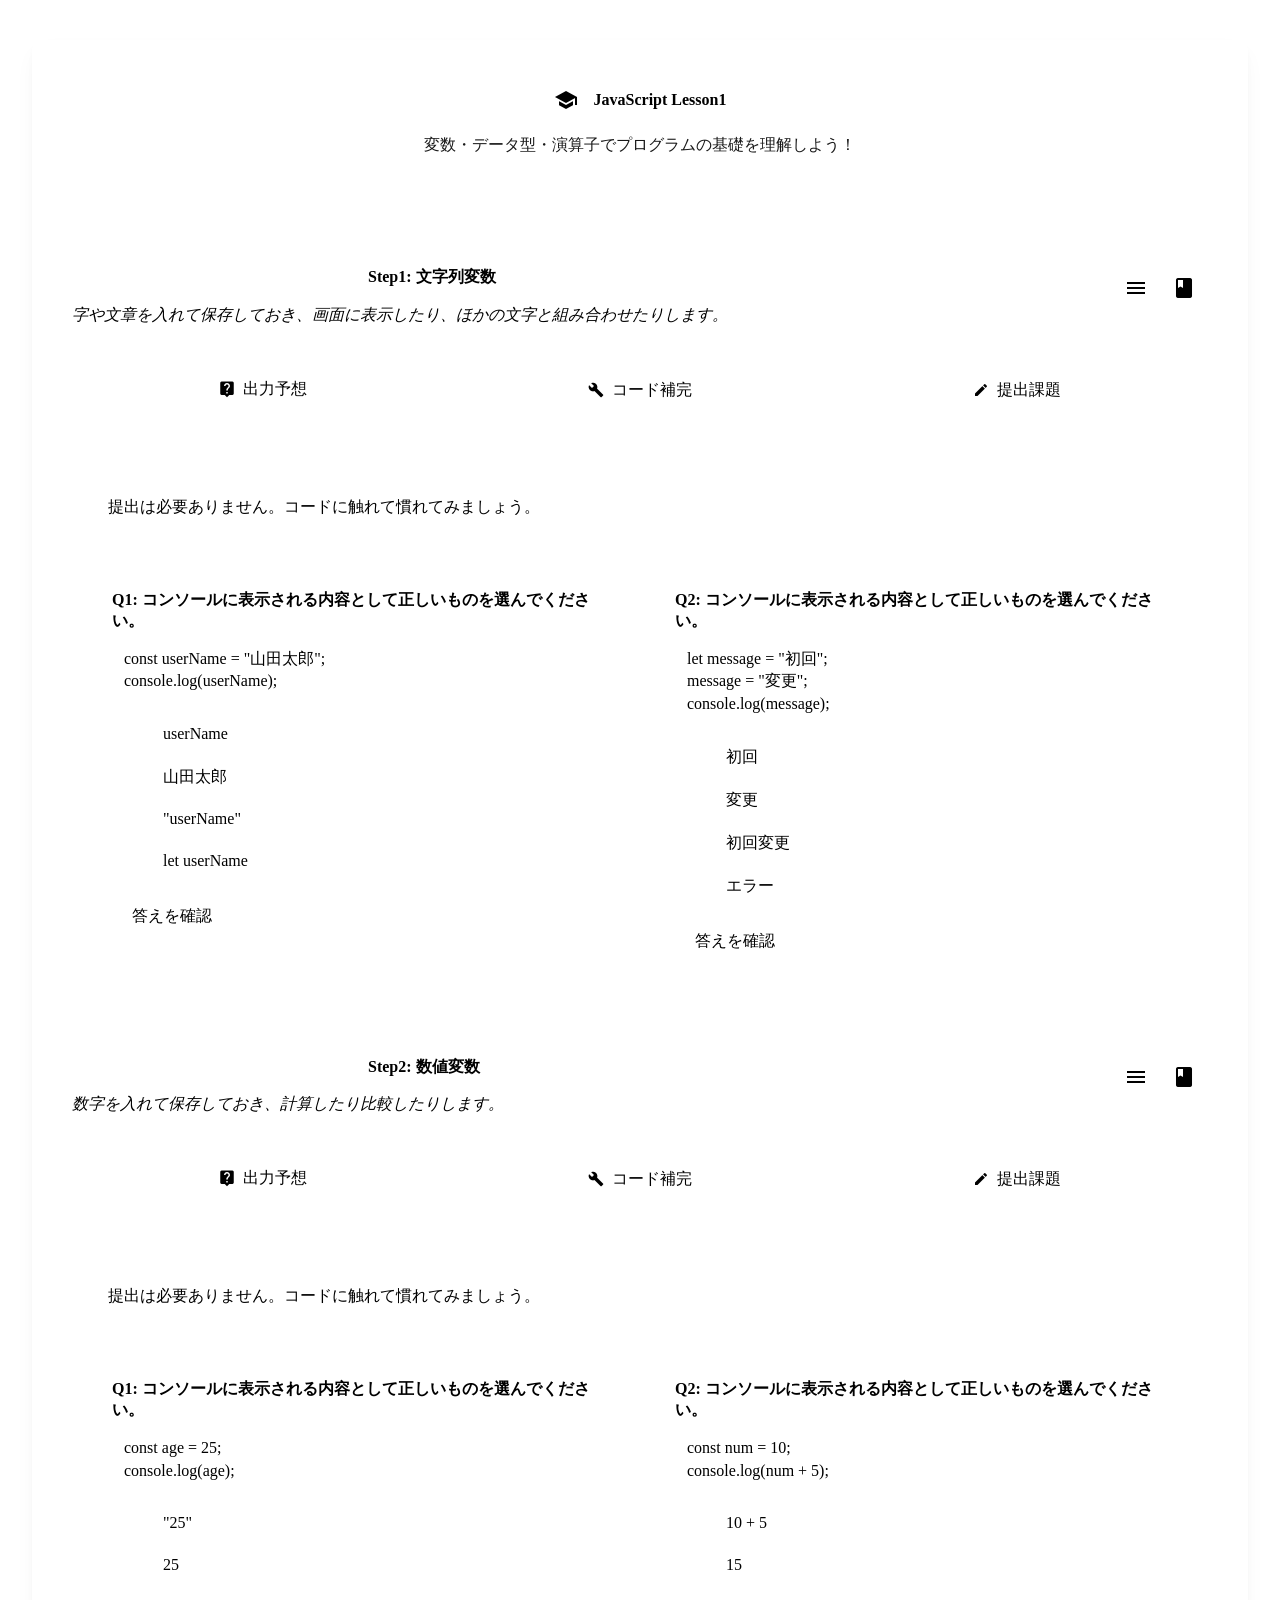
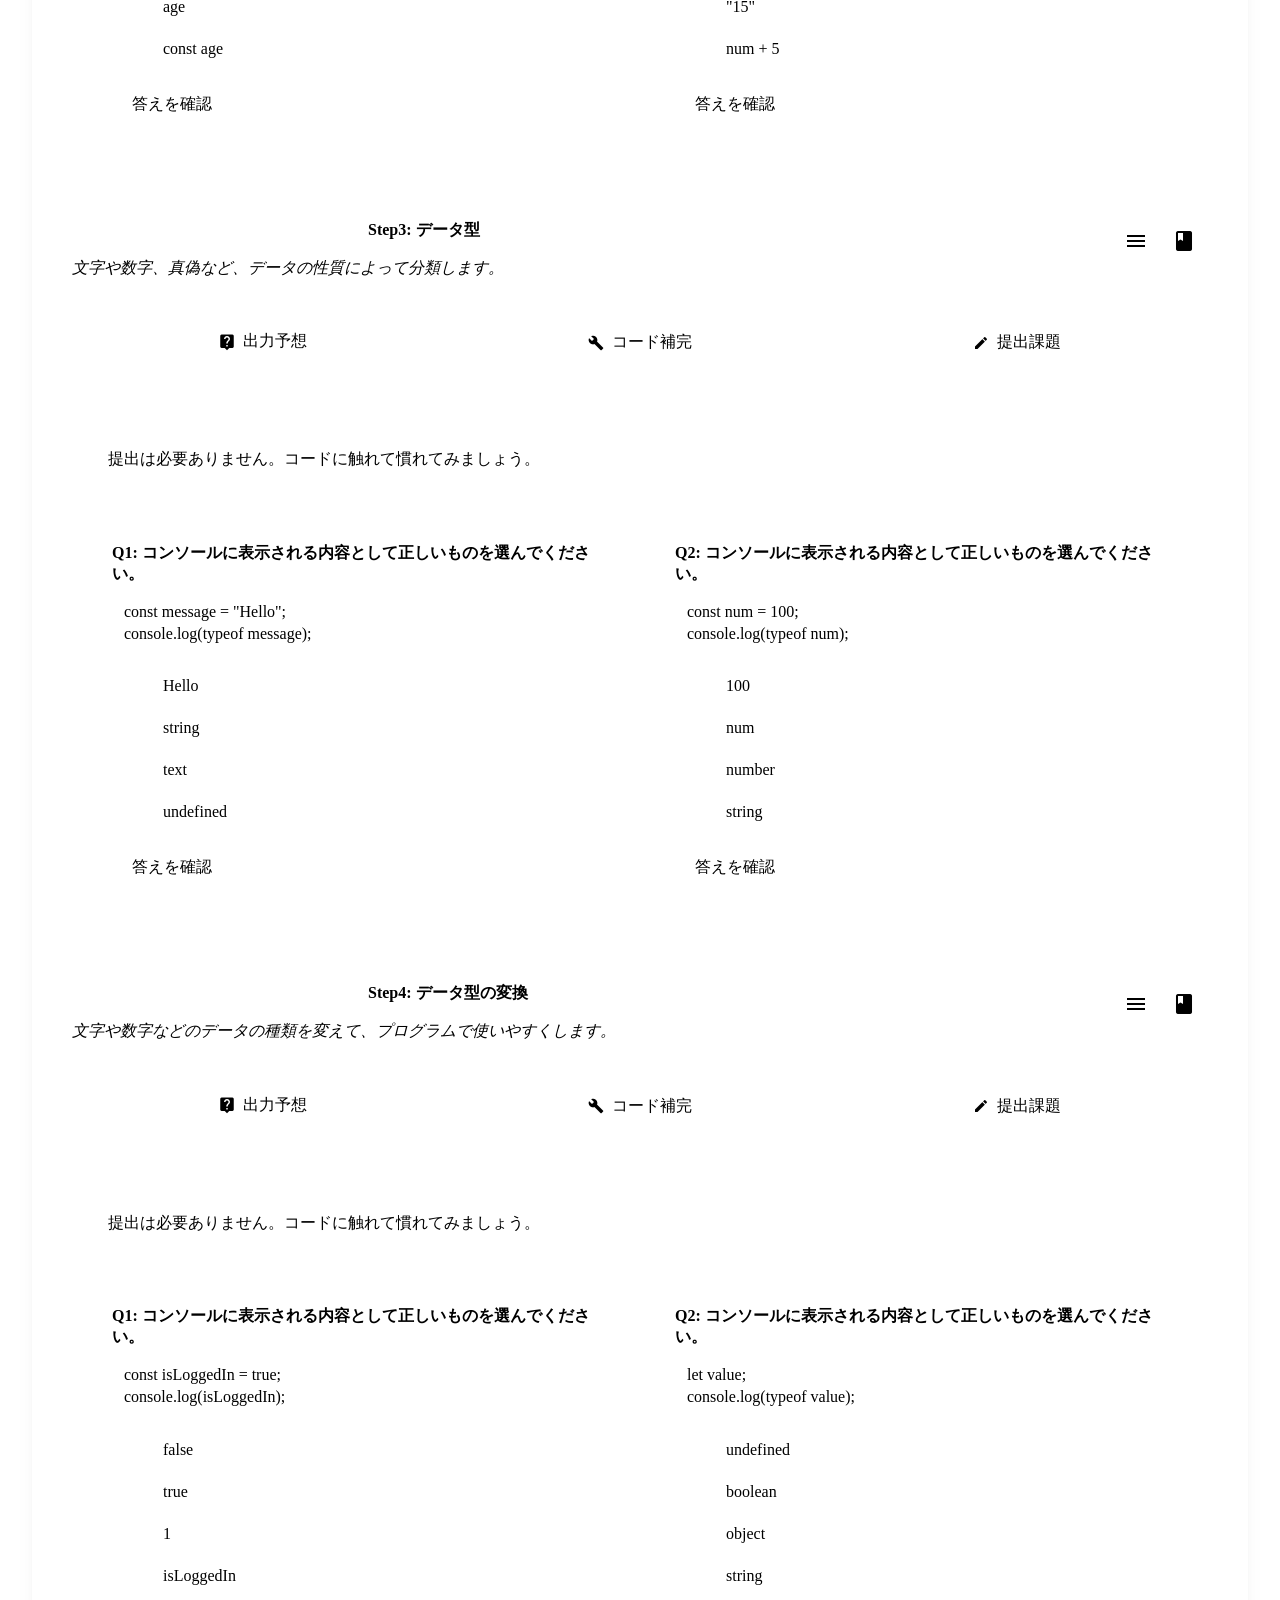
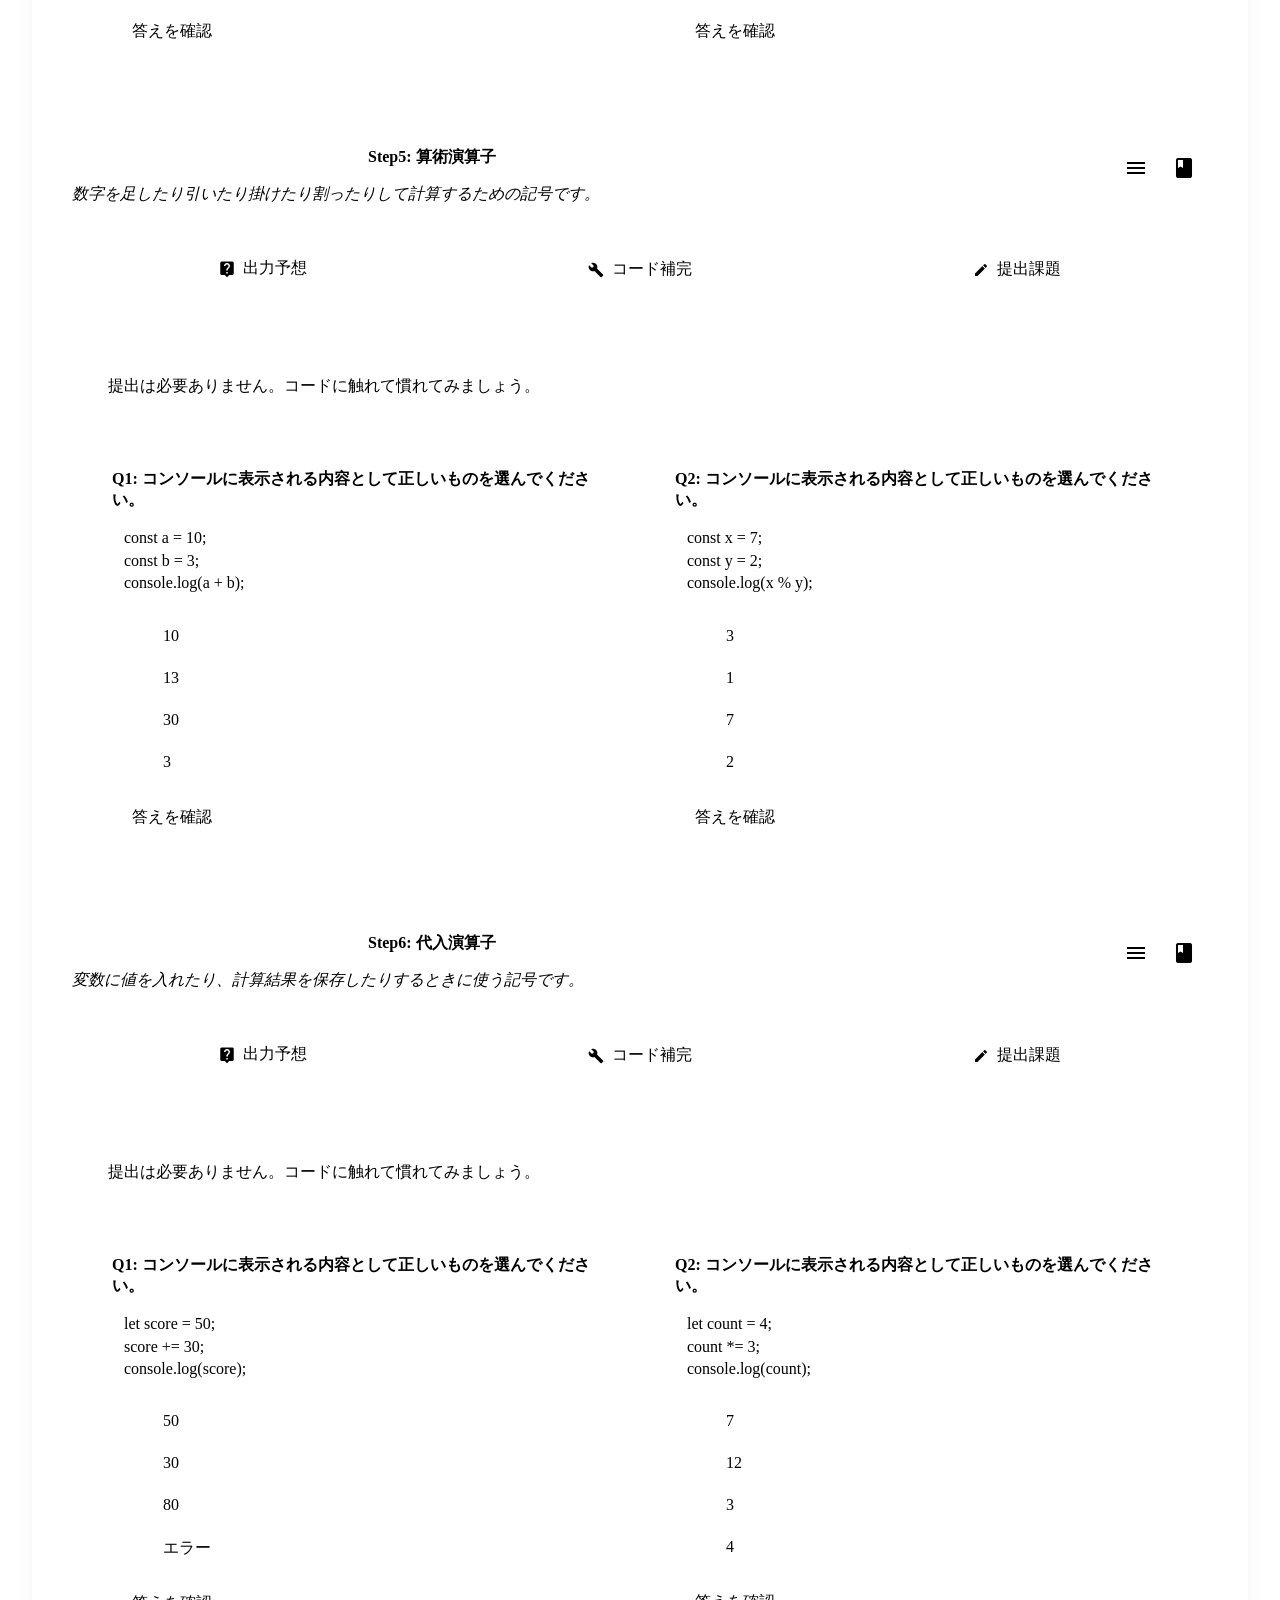
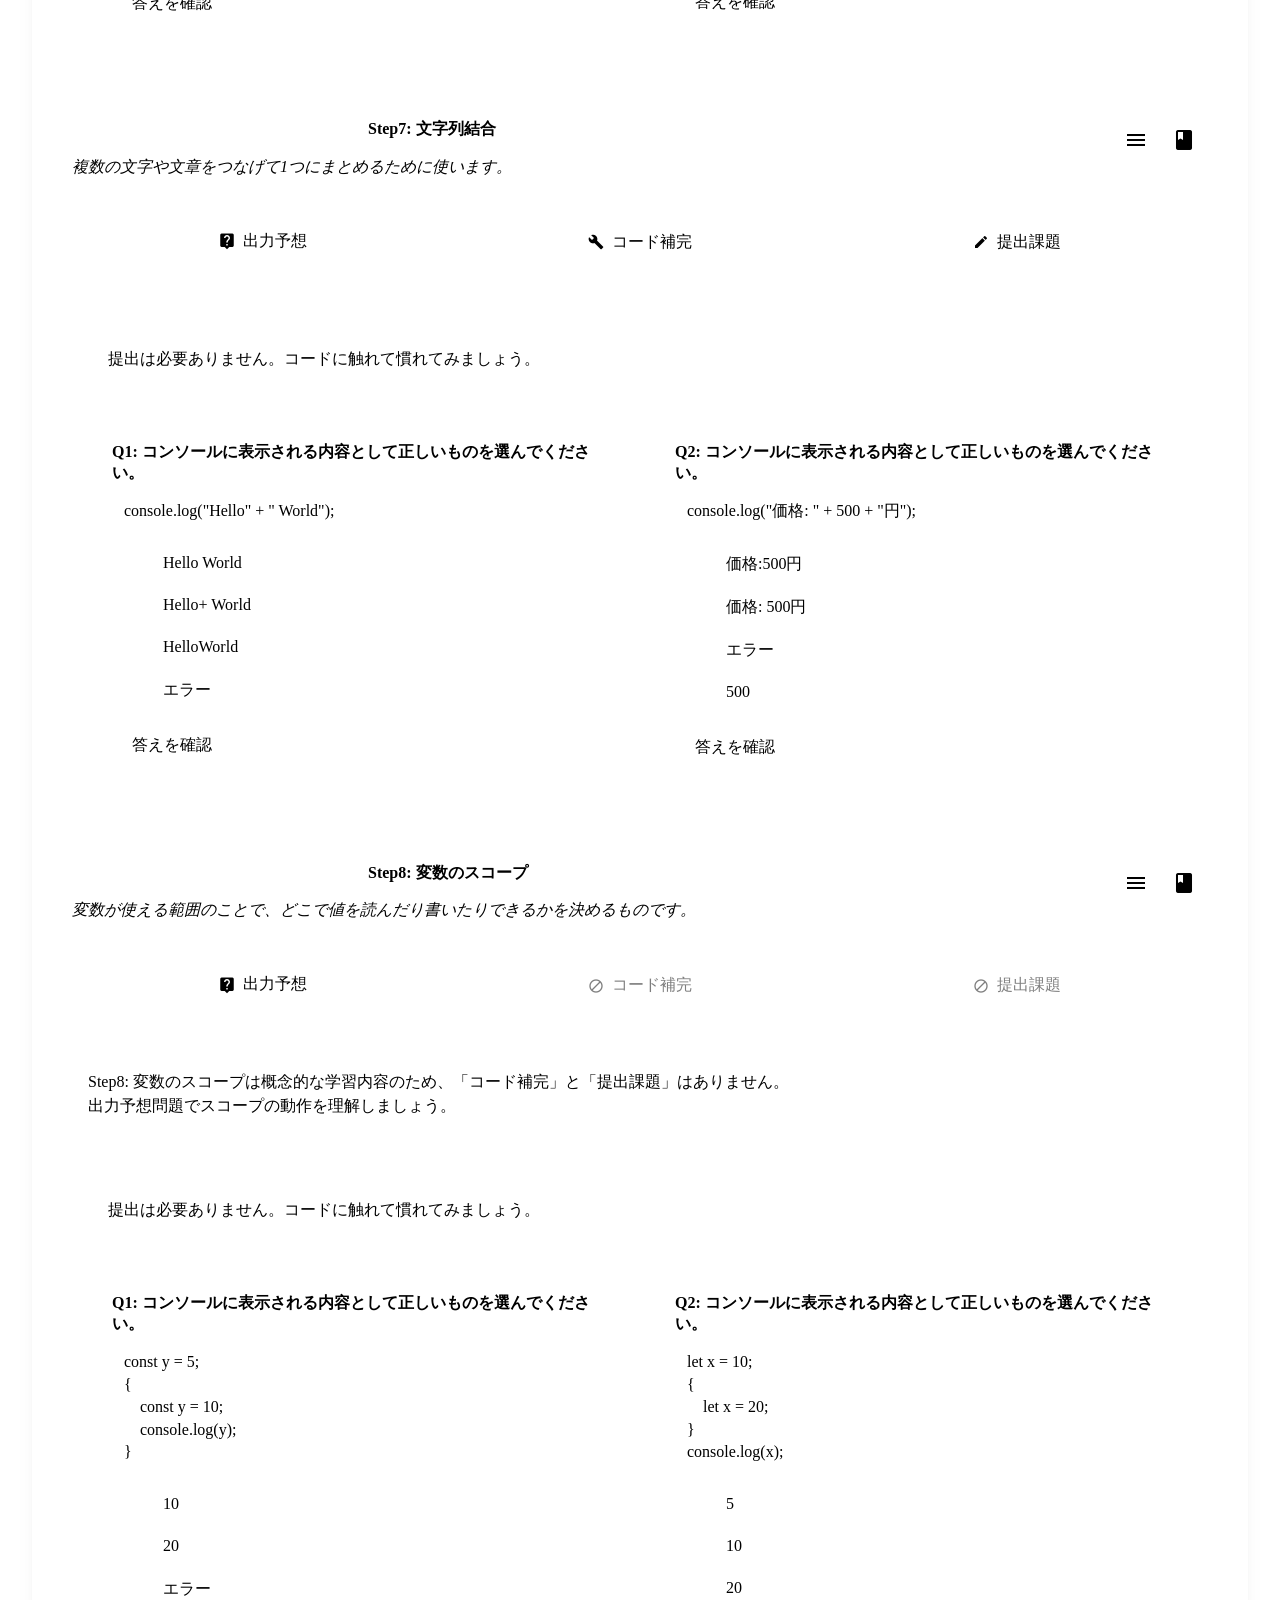
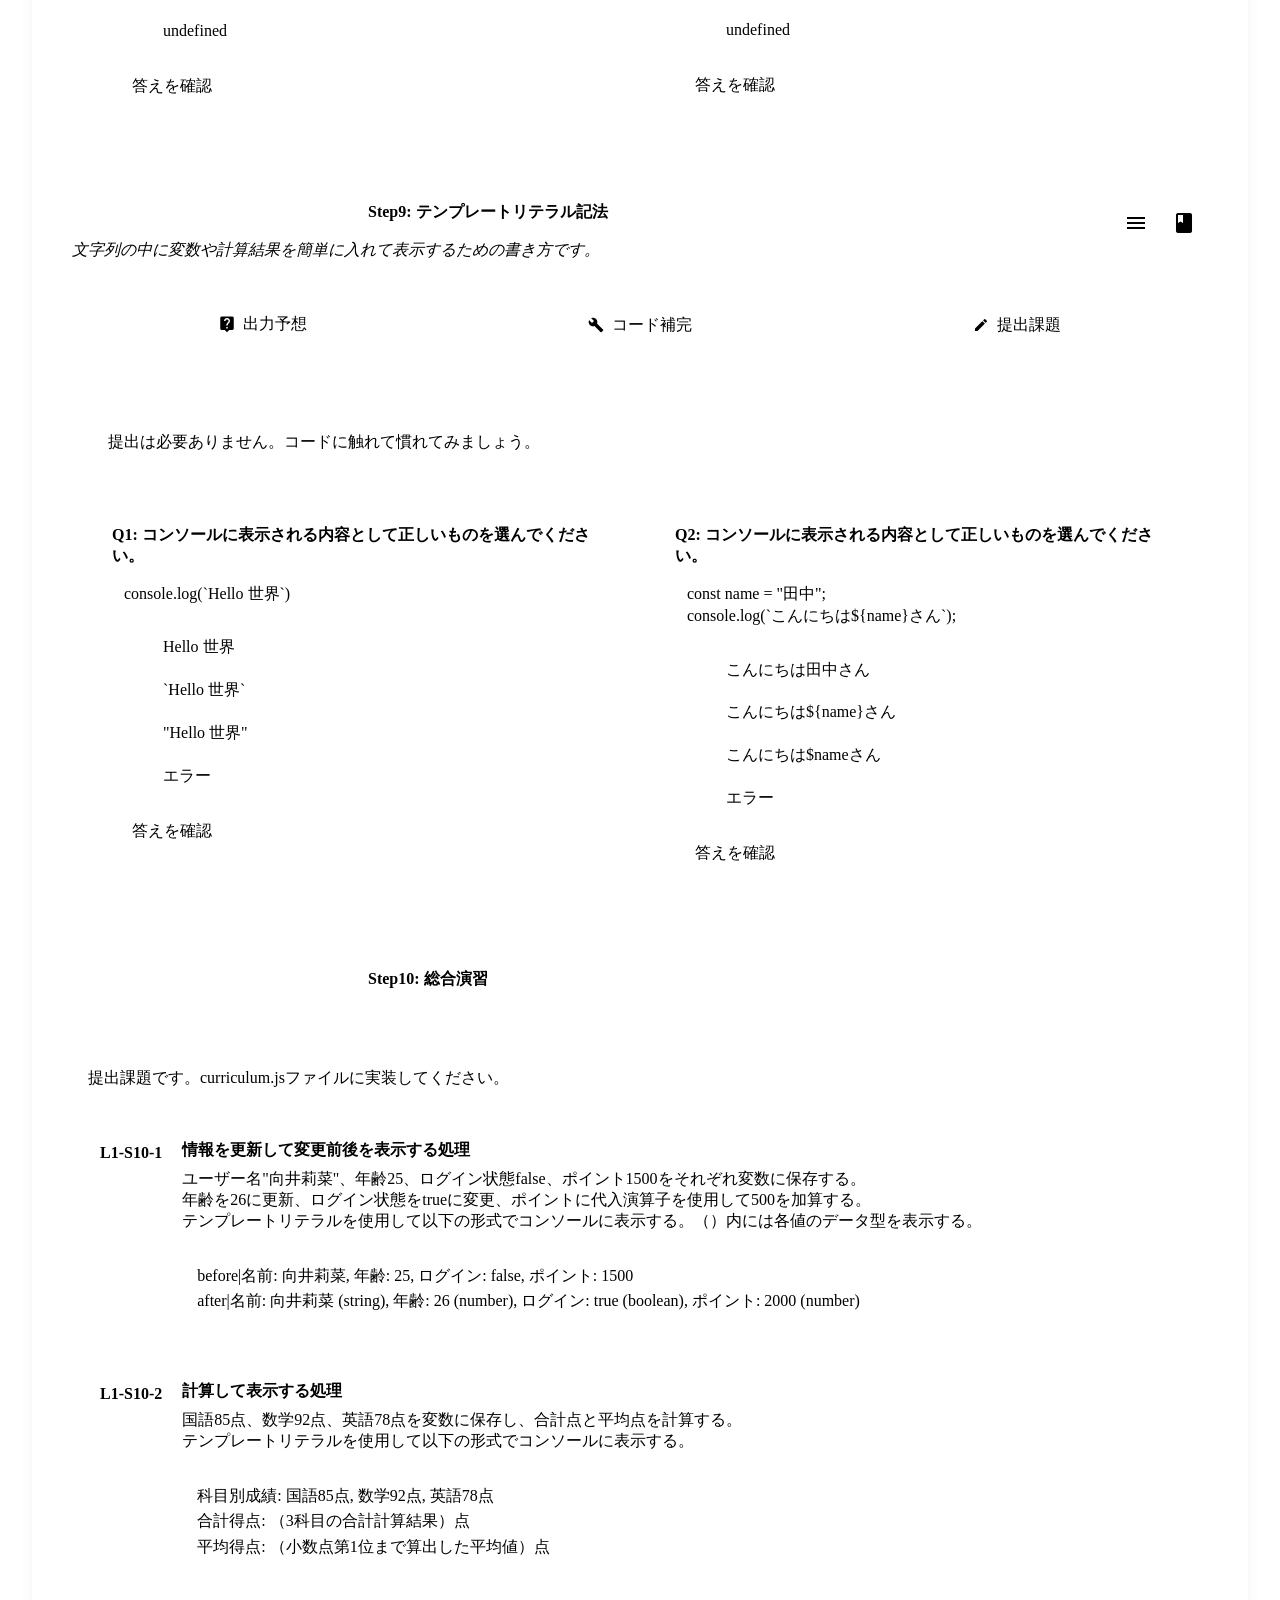
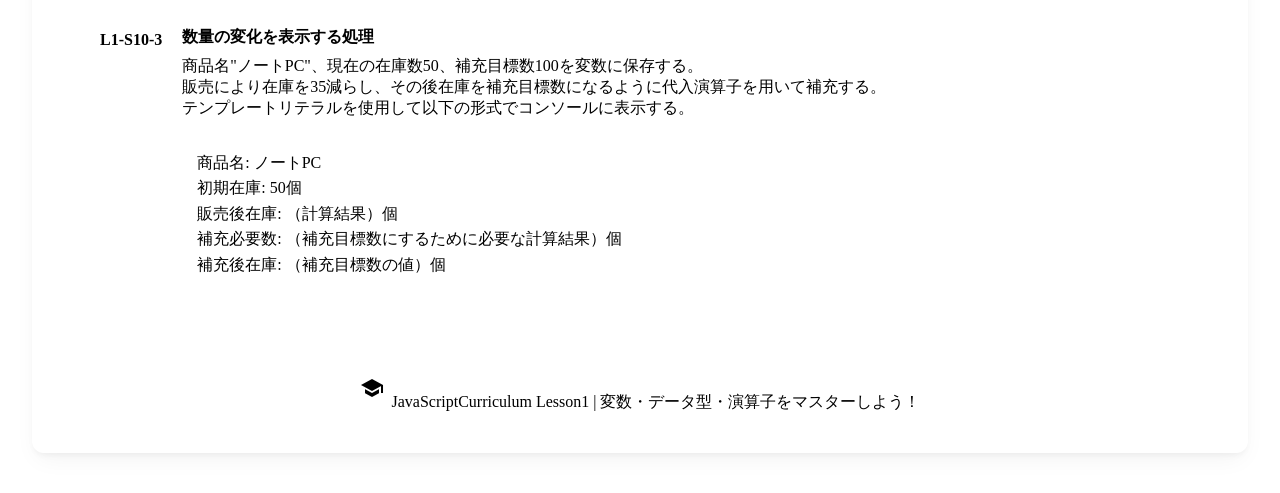
==== JavaScript_curriculum/lesson1/index.html @ ec078b10 "add: lesson1完了" ====
<!doctype html>
<html lang="ja">
  <head>
    <meta charset="UTF-8" />
    <meta name="viewport" content="width=device-width, initial-scale=1.0" />
    <title>JavaScript練習 - Lesson1</title>
    <link rel="icon" href="../common/assets/image/favicon.png" type="image/png" />
    <link rel="stylesheet" href="../common/assets/css/reset.css" />
    <link rel="stylesheet" href="../common/assets/css/base.css" />
    <link rel="stylesheet" href="../common/assets/css/style.css" />
    <link rel="stylesheet" href="assets/css/base.css" />
    <link href="https://fonts.googleapis.com/icon?family=Material+Icons" rel="stylesheet" />
  </head>
  <body>
    <div class="l-wrapper">
      <header class="l-header">
        <div class="p-headerTitle">
          <span class="material-icons">school</span>
          <h1 class="c-title-top">JavaScript Lesson1</h1>
        </div>
        <p class="c-title-sub">変数・データ型・演算子でプログラムの基礎を理解しよう！</p>
      </header>
      <main class="l-main">
        <!-- Step1 -->
        <div class="p-section js-section">
          <div class="p-section__title">
            <div class="p-section__title--content">
              <div class="p-section__title--top">
                <span class="material-icons">auto_awesome</span>
                <p>Step1: 文字列変数</p>
              </div>
              <span class="c-useCase">字や文章を入れて保存しておき、画面に表示したり、ほかの文字と組み合わせたりします。</span>
            </div>
            <a href="https://convi0310.backlog.com/alias/wiki/5093304" target="_blank" class="c-link js-tooltip" data-tooltip="解説を読む">
              <span class="material-icons">menu_book</span>
            </a>
          </div>
          <div class="p-section__step js-tab">
            <button class="c-tab js-tab-btn is-active" data-tab="quiz"><span class="material-icons">live_help</span> 出力予想</button>
            <button class="c-tab js-tab-btn u-ml-8" data-tab="blank"><span class="material-icons">build</span> コード補完</button>
            <button class="c-tab js-tab-btn u-ml-8" data-tab="task"><span class="material-icons">edit</span> 提出課題</button>
          </div>
          <!-- 出力予想 -->
          <div class="p-section__tab js-tab-content is-active" data-tab-content="quiz">
            <div class="p-desc">
              <p class="c-text">提出は必要ありません。コードに触れて慣れてみましょう。</p>
            </div>
            <div class="p-quiz">
              <div class="p-quiz__container">
                <div class="p-quiz__item js-quizItem">
                  <h4 class="c-title-question">Q1: コンソールに表示される内容として正しいものを選んでください。</h4>
                  <div class="c-code u-mb-16">const userName = "山田太郎";<br />console.log(userName);</div>
                  <div class="p-choice js-choices">
                    <label class="p-choice__item"><input type="radio" name="q1_1" value="a" /> userName</label>
                    <label class="p-choice__item"><input type="radio" name="q1_1" value="b" /> 山田太郎</label>
                    <label class="p-choice__item"><input type="radio" name="q1_1" value="c" /> "userName"</label>
                    <label class="p-choice__item"><input type="radio" name="q1_1" value="d" /> let userName</label>
                  </div>
                  <div class="p-result u-mb-10 js-quiz-result--11">
                    <span class="js-quiz-message--11 u-color-message u-hide">選択肢を選んでください。</span>
                    <span class="js-quiz-correct--11 u-color-normal u-hide">〇 正解！</span>
                    <span class="js-quiz-incorrect--11 u-color-warning u-hide">
                      ✕ 不正解。<br />
                      正解は「山田太郎」です。変数userNameの値が出力されます。
                    </span>
                  </div>
                  <button data-quiz-id="q1_1" data-step-question-id="11" class="c-btn">答えを確認</button>
                </div>
                <div class="p-quiz__item js-quizItem">
                  <h4 class="c-title-question">Q2: コンソールに表示される内容として正しいものを選んでください。</h4>
                  <div class="c-code u-mb-16">let message = "初回";<br />message = "変更";<br />console.log(message);</div>
                  <div class="p-choice js-choices">
                    <label class="p-choice__item"><input type="radio" name="q1_2" value="a" /> 初回</label>
                    <label class="p-choice__item"><input type="radio" name="q1_2" value="b" /> 変更</label>
                    <label class="p-choice__item"><input type="radio" name="q1_2" value="c" /> 初回変更</label>
                    <label class="p-choice__item"><input type="radio" name="q1_2" value="d" /> エラー</label>
                  </div>
                  <div class="p-result u-mb-10 js-quiz-result--12">
                    <span class="js-quiz-message--12 u-color-message u-hide">選択肢を選んでください。</span>
                    <span class="js-quiz-correct--12 u-color-normal u-hide">〇 正解！</span>
                    <span class="js-quiz-incorrect--12 u-color-warning u-hide">
                      ✕ 不正解。<br />
                      正解は「変更」です。変数messageの値が再代入により変更されます。
                    </span>
                  </div>
                  <button data-quiz-id="q1_2" data-step-question-id="12" class="c-btn">答えを確認</button>
                </div>
              </div>
            </div>
          </div>
          <!-- コード補完 -->
          <div class="p-section__tab js-tab-content" data-tab-content="blank">
            <div class="p-desc">
              <p class="c-text">提出は必要ありません。コードに触れて慣れてみましょう。</p>
            </div>
            <div class="p-blank">
              <div class="p-blank__item js-blankItem">
                <h4 class="c-title-question">Q1: 商品名を保存し、コンソールに表示するコードの空欄を埋めてください。再代入はありません。</h4>
                <div class="c-code -blank">
                  <label for="blank1-11" class="c-label-input">Variable declaration</label>
                  <input type="text" class="c-input js-blank--1" id="blank1-11" placeholder="①" /> productName =
                  <label for="blank1-12" class="c-label-input">String quote</label>
                  <input type="text" class="c-input js-blank--2" id="blank1-12" placeholder="②" /> ワイヤレスイヤホン
                  <label for="blank1-13" class="c-label-input">String quote close</label>
                  <input type="text" class="c-input js-blank--3" id="blank1-13" placeholder="③" />;<br />console.log(productName);
                </div>
                <div class="p-result u-mb-10 js-blank-result--11">
                  <span class="js-blank-correct--11 u-color-normal u-hide">〇 正解！</span>
                  <span class="js-blank-incorrect--11 u-color-warning u-hide">
                    ✕ 不正解。<br />
                    正解は ①const ②"または'または` ③"または'または` です。
                  </span>
                </div>
                <button data-blank-id="11" class="c-btn">答えを確認</button>
              </div>
              <div class="p-blank__item js-blankItem">
                <h4 class="c-title-question">Q2: お知らせメッセージを保存し、再代入した後にコンソールに表示するコードの空欄を埋めてください。</h4>
                <div class="c-code -blank">
                  <label for="blank1-14" class="c-label-input">Variable declaration</label>
                  <input type="text" class="c-input js-blank--4" id="blank1-14" placeholder="①" /> noticeMessage =
                  <label for="blank1-15" class="c-label-input">String quote</label>
                  <input type="text" class="c-input js-blank--5" id="blank1-15" placeholder="②" />営業時間変更のお知らせ
                  <label for="blank1-16" class="c-label-input">String quote close</label>
                  <input type="text" class="c-input js-blank--6" id="blank1-16" placeholder="③" />
                  ;<br />
                  noticeMessage = "休業日のお知らせ";<br />
                  console.log(noticeMessage);
                </div>
                <div class="p-result u-mb-10 js-blank-result--12">
                  <span class="js-blank-correct--12 u-color-normal u-hide">〇 正解！</span>
                  <span class="js-blank-incorrect--12 u-color-warning u-hide">
                    ✕ 不正解。<br />
                    正解は ①let ②"または'または` ③"または'または` です。
                  </span>
                </div>
                <button data-blank-id="12" class="c-btn">答えを確認</button>
              </div>
            </div>
          </div>
          <!-- 提出課題 -->
          <div class="p-section__tab js-tab-content" data-tab-content="task">
            <div class="p-desc">
              <p class="c-text">提出課題です。curriculum.jsファイルに実装してください。</p>
            </div>
            <div class="p-task">
              <div class="p-task__item">
                <span class="c-tag js-tooltip" data-tooltip="問題番号をコピー" data-copy>L1-S1-1</span>
                <span class="u-flex-1"> 変数'companyName'に文字列"株式会社テクノロジー"を保存し、コンソールに表示する。 </span>
              </div>
              <div class="p-task__item">
                <span class="c-tag js-tooltip" data-tooltip="問題番号をコピー" data-copy>L1-S1-2</span>
                <span class="u-flex-1">
                  変数'welcomeMessage'に文字列"ようこそ、弊社のサイトへ"を保存し、コンソールに表示する。<br />
                  'welcomeMessage'に文字列"会社概要"を代入しコンソールへ表示する。
                </span>
              </div>
            </div>
          </div>
        </div>
        <!-- Step2 -->
        <div class="p-section js-section">
          <div class="p-section__title">
            <div class="p-section__title--content">
              <div class="p-section__title--top">
                <span class="material-icons">auto_awesome</span>
                <p>Step2: 数値変数</p>
              </div>
              <span class="c-useCase">数字を入れて保存しておき、計算したり比較したりします。</span>
            </div>
            <a href="https://convi0310.backlog.com/alias/wiki/5093304" target="_blank" class="c-link js-tooltip" data-tooltip="解説を読む">
              <span class="material-icons">menu_book</span>
            </a>
          </div>
          <div class="p-section__step js-tab">
            <button class="c-tab js-tab-btn is-active" data-tab="quiz2"><span class="material-icons">live_help</span> 出力予想</button>
            <button class="c-tab js-tab-btn u-ml-8" data-tab="blank2"><span class="material-icons">build</span> コード補完</button>
            <button class="c-tab js-tab-btn u-ml-8" data-tab="task2"><span class="material-icons">edit</span> 提出課題</button>
          </div>
          <!-- 出力予想 -->
          <div class="p-section__tab js-tab-content is-active" data-tab-content="quiz2">
            <div class="p-desc">
              <p class="c-text">提出は必要ありません。コードに触れて慣れてみましょう。</p>
            </div>
            <div class="p-quiz">
              <div class="p-quiz__container">
                <div class="p-quiz__item js-quizItem">
                  <h4 class="c-title-question">Q1: コンソールに表示される内容として正しいものを選んでください。</h4>
                  <div class="c-code u-mb-16">const age = 25;<br />console.log(age);</div>
                  <div class="p-choice js-choices">
                    <label class="p-choice__item"><input type="radio" name="q2_1" value="a" /> "25"</label>
                    <label class="p-choice__item"><input type="radio" name="q2_1" value="b" /> 25</label>
                    <label class="p-choice__item"><input type="radio" name="q2_1" value="c" /> age</label>
                    <label class="p-choice__item"><input type="radio" name="q2_1" value="d" /> const age</label>
                  </div>
                  <div class="p-result u-mb-10 js-quiz-result--21">
                    <span class="js-quiz-message--21 u-color-message u-hide">選択肢を選んでください。</span>
                    <span class="js-quiz-correct--21 u-color-normal u-hide">〇 正解！</span>
                    <span class="js-quiz-incorrect--21 u-color-warning u-hide">
                      ✕ 不正解。<br />
                      正解は「25」です。変数ageの値が出力されます。
                    </span>
                  </div>
                  <button data-quiz-id="q2_1" data-step-question-id="21" class="c-btn">答えを確認</button>
                </div>
                <div class="p-quiz__item js-quizItem">
                  <h4 class="c-title-question">Q2: コンソールに表示される内容として正しいものを選んでください。</h4>
                  <div class="c-code u-mb-16">const num = 10;<br />console.log(num + 5);</div>
                  <div class="p-choice js-choices">
                    <label class="p-choice__item"><input type="radio" name="q2_2" value="a" /> 10 + 5</label>
                    <label class="p-choice__item"><input type="radio" name="q2_2" value="b" /> 15</label>
                    <label class="p-choice__item"><input type="radio" name="q2_2" value="c" /> "15"</label>
                    <label class="p-choice__item"><input type="radio" name="q2_2" value="d" /> num + 5</label>
                  </div>
                  <div class="p-result u-mb-10 js-quiz-result--22">
                    <span class="js-quiz-message--22 u-color-message u-hide">選択肢を選んでください。</span>
                    <span class="js-quiz-correct--22 u-color-normal u-hide"> 〇 正解！ </span>
                    <span class="js-quiz-incorrect--22 u-color-warning u-hide">
                      ✕ 不正解。<br />
                      正解は「15」です。変数numと計算した値 10 + 5 = 15が出力されます。
                    </span>
                  </div>
                  <button data-quiz-id="q2_2" data-step-question-id="22" class="c-btn">答えを確認</button>
                </div>
              </div>
            </div>
          </div>
          <!-- コード補完 -->
          <div class="p-section__tab js-tab-content js-blank-2" data-tab-content="blank2">
            <div class="p-desc">
              <p class="c-text">提出は必要ありません。コードに触れて慣れてみましょう。</p>
            </div>
            <div class="p-blank">
              <div class="p-blank__item js-blankItem">
                <h4 class="c-title-question">Q1: 価格980円を保存し、コンソールに表示するコードの空欄を埋めてください。再代入はありません。</h4>
                <div class="c-code -blank">
                  <label for="blank1-21" class="c-label-input">Variable declaration</label>
                  <input type="text" class="c-input js-blank--7" id="blank1-21" placeholder="①" /> price =
                  <label for="blank1-22" class="c-label-input">Number value</label>
                  <input type="text" class="c-input js-blank--8" id="blank1-22" placeholder="②" />;<br />console.log(price);
                </div>
                <div class="p-result u-mb-10 js-blank-result--21">
                  <span class="js-blank-correct--21 u-color-normal u-hide"> 〇 正解！ </span>
                  <span class="js-blank-incorrect--21 u-color-warning u-hide">
                    ✕ 不正解。
                    <br />正解は ①const ②980 です。
                  </span>
                </div>
                <button data-blank-id="21" class="c-btn">答えを確認</button>
              </div>
              <div class="p-blank__item js-blankItem">
                <h4 class="c-title-question">Q2: 在庫数150個を保存し、75を再代入した後にコンソールに表示するコードの空欄を埋めてください。</h4>
                <div class="c-code -blank">
                  <label for="blank1-23" class="c-label-input">Variable declaration</label>
                  <input type="text" class="c-input js-blank--9" id="blank1-23" placeholder="①" /> stock =
                  <label for="blank1-24" class="c-label-input">Number value</label>
                  <input type="text" class="c-input js-blank--10" id="blank1-24" placeholder="②" />;<br />
                  stock = 75;<br />
                  console.log(stock);
                </div>
                <div class="p-result u-mb-10 js-blank-result--22">
                  <span class="js-blank-correct--22 u-color-normal u-hide"> 〇 正解！ </span>
                  <span class="js-blank-incorrect--22 u-color-warning u-hide">
                    ✕ 不正解。
                    <br />正解は ①let ②150 です。
                  </span>
                </div>
                <button data-blank-id="22" class="c-btn">答えを確認</button>
              </div>
            </div>
          </div>
          <!-- 提出課題 -->
          <div class="p-section__tab js-tab-content" data-tab-content="task2">
            <div class="p-desc">
              <p class="c-text">提出課題です。curriculum.jsファイルに実装してください。</p>
            </div>
            <div class="p-task">
              <div class="p-task__item">
                <span class="c-tag js-tooltip" data-tooltip="問題番号をコピー" data-copy>L1-S2-1</span>
                <span class="u-flex-1">変数'score'に数値85を保存し、コンソールに表示する。</span>
              </div>
              <div class="p-task__item">
                <span class="c-tag js-tooltip" data-tooltip="問題番号をコピー" data-copy>L1-S2-2</span>
                <span class="u-flex-1">
                  変数'count'に数値300を保存し、コンソールに表示する。 <br />
                  'countに数値100を再代入し、コンソールに表示する。
                </span>
              </div>
            </div>
          </div>
        </div>
        <!-- Step3 -->
        <div class="p-section js-section">
          <div class="p-section__title">
            <div class="p-section__title--content">
              <div class="p-section__title--top">
                <span class="material-icons">auto_awesome</span>
                <p>Step3: データ型</p>
              </div>
              <span class="c-useCase">文字や数字、真偽など、データの性質によって分類します。</span>
            </div>
            <a href="https://convi0310.backlog.com/alias/wiki/5093327" target="_blank" class="c-link js-tooltip" data-tooltip="解説を読む">
              <span class="material-icons">menu_book</span>
            </a>
          </div>
          <div class="p-section__step js-tab">
            <button class="c-tab js-tab-btn is-active" data-tab="quiz3"><span class="material-icons">live_help</span> 出力予想</button>
            <button class="c-tab js-tab-btn u-ml-8" data-tab="blank3"><span class="material-icons">build</span> コード補完</button>
            <button class="c-tab js-tab-btn u-ml-8" data-tab="task3"><span class="material-icons">edit</span> 提出課題</button>
          </div>
          <!-- 出力予想 -->
          <div class="p-section__tab js-tab-content is-active" data-tab-content="quiz3">
            <div class="p-desc">
              <p class="c-text">提出は必要ありません。コードに触れて慣れてみましょう。</p>
            </div>
            <div class="p-quiz">
              <div class="p-quiz__container">
                <div class="p-quiz__item js-quizItem">
                  <h4 class="c-title-question">Q1: コンソールに表示される内容として正しいものを選んでください。</h4>
                  <div class="c-code u-mb-16">const message = "Hello";<br />console.log(typeof message);</div>
                  <div class="p-choice js-choices">
                    <label class="p-choice__item"><input type="radio" name="q3_1" value="a" /> Hello</label>
                    <label class="p-choice__item"><input type="radio" name="q3_1" value="b" /> string</label>
                    <label class="p-choice__item"><input type="radio" name="q3_1" value="c" /> text</label>
                    <label class="p-choice__item"><input type="radio" name="q3_1" value="d" /> undefined</label>
                  </div>
                  <div class="p-result u-mb-10 js-quiz-result--31">
                    <span class="js-quiz-message--31 u-color-message u-hide">選択肢を選んでください。</span>
                    <span class="js-quiz-correct--31 u-color-normal u-hide"> 〇 正解！ </span>
                    <span class="js-quiz-incorrect--31 u-color-warning u-hide">
                      ✕ 不正解。<br />
                      正解は「string」です。変数messageの型が出力されます。
                    </span>
                  </div>
                  <button data-quiz-id="q3_1" data-step-question-id="31" class="c-btn">答えを確認</button>
                </div>

                <div class="p-quiz__item js-quizItem">
                  <h4 class="c-title-question">Q2: コンソールに表示される内容として正しいものを選んでください。</h4>
                  <div class="c-code u-mb-16">const num = 100;<br />console.log(typeof num);</div>
                  <div class="p-choice js-choices">
                    <label class="p-choice__item"><input type="radio" name="q3_2" value="a" /> 100</label>
                    <label class="p-choice__item"><input type="radio" name="q3_2" value="b" /> num</label>
                    <label class="p-choice__item"><input type="radio" name="q3_2" value="c" /> number</label>
                    <label class="p-choice__item"><input type="radio" name="q3_2" value="d" /> string</label>
                  </div>
                  <div class="p-result u-mb-10 js-quiz-result--32">
                    <span class="js-quiz-message--32 u-color-message u-hide">選択肢を選んでください。</span>
                    <span class="js-quiz-correct--32 u-color-normal u-hide"> 〇 正解！ </span>
                    <span class="js-quiz-incorrect--32 u-color-warning u-hide">
                      ✕ 不正解。<br />
                      正解は「number」です。変数numの型が出力されます。
                    </span>
                  </div>
                  <button data-quiz-id="q3_2" data-step-question-id="32" class="c-btn">答えを確認</button>
                </div>
              </div>
            </div>
          </div>
          <!-- コード補完 -->
          <div class="p-section__tab js-tab-content js-blank-3" data-tab-content="blank3">
            <div class="p-desc">
              <p class="c-text">提出は必要ありません。コードに触れて慣れてみましょう。</p>
            </div>
            <div class="p-blank">
              <div class="p-blank__item js-blankItem">
                <h4 class="c-title-question">Q1: 商品価格として1200を保存し、その型を確認するコードの空欄を埋めてください。再代入はありません。</h4>
                <div class="c-code -blank">
                  <label for="blank1-31" class="c-label-input">Variable declaration</label>
                  <input type="text" class="c-input js-blank--11" placeholder="①" id="blank1-31" /> price =
                  <label for="blank1-32" class="c-label-input">Number value</label>
                  <input type="text" class="c-input js-blank--12" placeholder="②" id="blank1-32" />;<br />
                  console.log(typeof price);
                </div>
                <div class="p-result u-mb-10 js-blank-result--31">
                  <span class="js-blank-correct--31 u-color-normal u-hide"> 〇 正解！ </span>
                  <span class="js-blank-incorrect--31 u-color-warning u-hide">
                    ✕ 不正解。<br />
                    正解は ①const ②1200 です。
                  </span>
                </div>
                <button data-blank-id="31" class="c-btn">答えを確認</button>
              </div>
              <div class="p-blank__item js-blankItem">
                <h4 class="c-title-question">Q2: 変数statusに数値200を保存し、その型を確認するコードの空欄を埋めてください。再代入はありません。</h4>
                <div class="c-code -blank">
                  const status = 200;<br />console.log(<label for="blank1-33" class="c-label-input">Typeof operator</label>
                  <input type="text" class="c-input js-blank--13" placeholder="①" id="blank1-33" />
                  <label for="blank1-34" class="c-label-input">Variable name</label>
                  <input type="text" class="c-input js-blank--14" placeholder="②" id="blank1-34" />);
                </div>
                <div class="p-result u-mb-10 js-blank-result--32">
                  <span class="js-blank-correct--32 u-color-normal u-hide"> 〇 正解！ </span>
                  <span class="js-blank-incorrect--32 u-color-warning u-hide">
                    ✕ 不正解。<br />
                    正解は ①typeof ②status です。
                  </span>
                </div>
                <button data-blank-id="32" class="c-btn">答えを確認</button>
              </div>
            </div>
          </div>
          <!-- 提出課題 -->
          <div class="p-section__tab js-tab-content" data-tab-content="task3">
            <div class="p-desc">
              <p class="c-text">提出課題です。curriculum.jsファイルに実装してください。</p>
            </div>
            <div class="p-task">
              <div class="p-task__item">
                <span class="c-tag js-tooltip" data-tooltip="問題番号をコピー" data-copy>L1-S3-1</span>
                <span class="u-flex-1">変数'message'に自由な文字列を保存し、データ型と値をコンソールに表示する。</span>
              </div>
              <div class="p-task__item">
                <span class="c-tag js-tooltip" data-tooltip="問題番号をコピー" data-copy>L1-S3-2</span>
                <span class="u-flex-1">変数'score'に自由な数値を保存し、データ型と値をコンソールに表示する。</span>
              </div>
            </div>
          </div>
        </div>
        <!-- Step4 -->
        <div class="p-section js-section">
          <div class="p-section__title">
            <div class="p-section__title--content">
              <div class="p-section__title--top">
                <span class="material-icons">auto_awesome</span>
                <p>Step4: データ型の変換</p>
              </div>
              <span class="c-useCase">文字や数字などのデータの種類を変えて、プログラムで使いやすくします。</span>
            </div>
            <a href="https://convi0310.backlog.com/alias/wiki/5093327" target="_blank" class="c-link js-tooltip" data-tooltip="解説を読む">
              <span class="material-icons">menu_book</span>
            </a>
          </div>
          <div class="p-section__step js-tab">
            <button class="c-tab js-tab-btn is-active" data-tab="quiz4"><span class="material-icons">live_help</span> 出力予想</button>
            <button class="c-tab js-tab-btn u-ml-8" data-tab="blank4"><span class="material-icons">build</span> コード補完</button>
            <button class="c-tab js-tab-btn u-ml-8" data-tab="task4"><span class="material-icons">edit</span> 提出課題</button>
          </div>
          <!-- 出力予想 -->
          <div class="p-section__tab js-tab-content is-active" data-tab-content="quiz4">
            <div class="p-desc">
              <p class="c-text">提出は必要ありません。コードに触れて慣れてみましょう。</p>
            </div>
            <div class="p-quiz">
              <div class="p-quiz__container">
                <div class="p-quiz__item js-quizItem">
                  <h4 class="c-title-question">Q1: コンソールに表示される内容として正しいものを選んでください。</h4>
                  <div class="c-code u-mb-16">const isLoggedIn = true;<br />console.log(isLoggedIn);</div>
                  <div class="p-choice js-choices">
                    <label class="p-choice__item"><input type="radio" name="q4_1" value="a" /> false</label>
                    <label class="p-choice__item"><input type="radio" name="q4_1" value="b" /> true</label>
                    <label class="p-choice__item"><input type="radio" name="q4_1" value="c" /> 1</label>
                    <label class="p-choice__item"><input type="radio" name="q4_1" value="d" /> isLoggedIn</label>
                  </div>
                  <div class="p-result u-mb-10 js-quiz-result--41">
                    <span class="js-quiz-message--41 u-color-message u-hide">選択肢を選んでください。</span>
                    <span class="js-quiz-correct--41 u-color-normal u-hide"> 〇 正解！ </span>
                    <span class="js-quiz-incorrect--41 u-color-warning u-hide">
                      ✕ 不正解。<br />
                      正解は「true」です。
                    </span>
                  </div>
                  <button data-quiz-id="q4_1" data-step-question-id="41" class="c-btn">答えを確認</button>
                </div>
                <div class="p-quiz__item js-quizItem">
                  <h4 class="c-title-question">Q2: コンソールに表示される内容として正しいものを選んでください。</h4>
                  <div class="c-code u-mb-16">let value;<br />console.log(typeof value);</div>
                  <div class="p-choice js-choices">
                    <label class="p-choice__item"><input type="radio" name="q4_2" value="a" /> undefined</label>
                    <label class="p-choice__item"><input type="radio" name="q4_2" value="b" /> boolean</label>
                    <label class="p-choice__item"><input type="radio" name="q4_2" value="c" /> object</label>
                    <label class="p-choice__item"><input type="radio" name="q4_2" value="d" /> string</label>
                  </div>
                  <div class="p-result u-mb-10 js-quiz-result--42">
                    <span class="js-quiz-message--42 u-color-message u-hide">選択肢を選んでください。</span>
                    <span class="js-quiz-correct--42 u-color-normal u-hide"> 〇 正解！ </span>
                    <span class="js-quiz-incorrect--42 u-color-warning u-hide">
                      ✕ 不正解。<br />
                      正解は「undefined」です。値が代入されていない変数は自動的にundefinedとなります。
                    </span>
                  </div>
                  <button data-quiz-id="q4_2" data-step-question-id="42" class="c-btn">答えを確認</button>
                </div>
              </div>
            </div>
          </div>
          <!-- コード補完 -->
          <div class="p-section__tab js-tab-content js-blank-4" data-tab-content="blank4">
            <div class="p-desc">
              <p class="c-text">提出は必要ありません。コードに触れて慣れてみましょう。</p>
            </div>
            <div class="p-blank">
              <div class="p-blank__item js-blankItem">
                <h4 class="c-title-question">Q1: 数値456を文字列に変換し、コンソールに表示するコードの空欄を埋めてください。</h4>
                <div class="c-code -blank">
                  <label for="blank1-41" class="c-label-input">Variable declaration</label>
                  <input type="text" class="c-input js-blank--15" id="blank1-41" placeholder="①" /> initValue = 456;<br />
                  initValue =
                  <label for="blank1-42" class="c-label-input">Conversion function</label>
                  <input type="text" class="c-input js-blank--16" id="blank1-42" placeholder="②" />(initValue);<br />
                  console.log(initValue);
                </div>
                <div class="p-result u-mb-10 js-blank-result--41">
                  <span class="js-blank-correct--41 u-color-normal u-hide"> 〇 正解！ </span>
                  <span class="js-blank-incorrect--41 u-color-warning u-hide">
                    ✕ 不正解。<br />
                    正解は ①let ②String です。
                  </span>
                </div>
                <button data-blank-id="41" class="c-btn">答えを確認</button>
              </div>
              <div class="p-blank__item js-blankItem">
                <h4 class="c-title-question">Q2: 文字列"123"を数値に変換し、コンソールに表示するコードの空欄を埋めてください。</h4>
                <div class="c-code -blank">
                  <label for="blank1-43" class="c-label-input">Variable declaration</label>
                  <input type="text" class="c-input js-blank--17" id="blank1-43" placeholder="①" /> strValue = "123";<br />
                  strValue =
                  <label for="blank1-44" class="c-label-input">Conversion function</label>
                  <input type="text" class="c-input js-blank--18" id="blank1-44" placeholder="②" />(strValue);<br />
                  console.log(strValue);
                </div>
                <div class="p-result u-mb-10 js-blank-result--42">
                  <span class="js-blank-correct--42 u-color-normal u-hide"> 〇 正解！ </span>
                  <span class="js-blank-incorrect--42 u-color-warning u-hide">
                    ✕ 不正解。<br />
                    正解は ①let ②Number です。
                  </span>
                </div>
                <button data-blank-id="42" class="c-btn">答えを確認</button>
              </div>
            </div>
          </div>
          <!-- 提出課題 -->
          <div class="p-section__tab js-tab-content" data-tab-content="task4">
            <div class="p-desc">
              <p class="c-text">提出課題です。curriculum.jsファイルに実装してください。</p>
            </div>
            <div class="p-task">
              <div class="p-task__item">
                <span class="c-tag js-tooltip" data-tooltip="問題番号をコピー" data-copy>L1-S4-1</span>
                <span class="u-flex-1">変数'isActive'にtrue、変数'isComplete'にfalseを保存し、それぞれデータ型と値をコンソールに表示する。</span>
              </div>
              <div class="p-task__item">
                <span class="c-tag js-tooltip" data-tooltip="問題番号をコピー" data-copy>L1-S4-2</span>
                <span class="u-flex-1">
                  変数'initValue'に数値456を保存し、データ型と値をコンソールに表示する。<br />
                  文字列に変換して変数に再代入し、データ型と値をコンソールに表示する。
                </span>
              </div>
            </div>
          </div>
        </div>
        <!-- Step5 -->
        <div class="p-section js-section">
          <div class="p-section__title">
            <div class="p-section__title--content">
              <div class="p-section__title--top">
                <span class="material-icons">auto_awesome</span>
                <p>Step5: 算術演算子</p>
              </div>
              <span class="c-useCase">数字を足したり引いたり掛けたり割ったりして計算するための記号です。</span>
            </div>
            <a href="https://convi0310.backlog.com/alias/wiki/5093344" target="_blank" class="c-link js-tooltip" data-tooltip="解説を読む">
              <span class="material-icons">menu_book</span>
            </a>
          </div>
          <div class="p-section__step js-tab">
            <button class="c-tab js-tab-btn is-active" data-tab="quiz5"><span class="material-icons">live_help</span> 出力予想</button>
            <button class="c-tab js-tab-btn u-ml-8" data-tab="blank5"><span class="material-icons">build</span> コード補完</button>
            <button class="c-tab js-tab-btn u-ml-8" data-tab="task5"><span class="material-icons">edit</span> 提出課題</button>
          </div>
          <!-- 出力予想 -->
          <div class="p-section__tab js-tab-content is-active" data-tab-content="quiz5">
            <div class="p-desc">
              <p class="c-text">提出は必要ありません。コードに触れて慣れてみましょう。</p>
            </div>
            <div class="p-quiz">
              <div class="p-quiz__container">
                <div class="p-quiz__item js-quizItem">
                  <h4 class="c-title-question">Q1: コンソールに表示される内容として正しいものを選んでください。</h4>
                  <div class="c-code u-mb-16">const a = 10;<br />const b = 3;<br />console.log(a + b);</div>
                  <div class="p-choice js-choices">
                    <label class="p-choice__item"><input type="radio" name="q5_1" value="a" /> 10</label>
                    <label class="p-choice__item"><input type="radio" name="q5_1" value="b" /> 13</label>
                    <label class="p-choice__item"><input type="radio" name="q5_1" value="c" /> 30</label>
                    <label class="p-choice__item"><input type="radio" name="q5_1" value="d" /> 3</label>
                  </div>
                  <div class="p-result u-mb-10 js-quiz-result--51">
                    <span class="js-quiz-message--51 u-color-message u-hide">選択肢を選んでください。</span>
                    <span class="js-quiz-correct--51 u-color-normal u-hide"> 〇 正解！ </span>
                    <span class="js-quiz-incorrect--51 u-color-warning u-hide">
                      ✕ 不正解。<br />
                      正解は「13」です。+ 演算子は加算できます。
                    </span>
                  </div>
                  <button data-quiz-id="q5_1" data-step-question-id="51" class="c-btn">答えを確認</button>
                </div>
                <div class="p-quiz__item js-quizItem">
                  <h4 class="c-title-question">Q2: コンソールに表示される内容として正しいものを選んでください。</h4>
                  <div class="c-code u-mb-16">const x = 7;<br />const y = 2;<br />console.log(x % y);</div>
                  <div class="p-choice js-choices">
                    <label class="p-choice__item"><input type="radio" name="q5_2" value="a" /> 3</label>
                    <label class="p-choice__item"><input type="radio" name="q5_2" value="b" /> 1</label>
                    <label class="p-choice__item"><input type="radio" name="q5_2" value="c" /> 7</label>
                    <label class="p-choice__item"><input type="radio" name="q5_2" value="d" /> 2</label>
                  </div>
                  <div class="p-result u-mb-10 js-quiz-result--52">
                    <span class="js-quiz-message--52 u-color-message u-hide">選択肢を選んでください。</span>
                    <span class="js-quiz-correct--52 u-color-normal u-hide"> 〇 正解！ </span>
                    <span class="js-quiz-incorrect--52 u-color-warning u-hide">
                      ✕ 不正解。<br />
                      正解は「1」です。% 演算子は余りを求めます。
                    </span>
                  </div>
                  <button data-quiz-id="q5_2" data-step-question-id="52" class="c-btn">答えを確認</button>
                </div>
              </div>
            </div>
          </div>
          <!-- コード補完 -->
          <div class="p-section__tab js-tab-content js-blank-5" data-tab-content="blank5">
            <div class="p-desc">
              <p class="c-text">提出は必要ありません。コードに触れて慣れてみましょう。</p>
            </div>
            <div class="p-blank">
              <div class="p-blank__item js-blankItem">
                <h4 class="c-title-question">Q1: 商品価格と送料の合計を計算し、コンソールに表示するコードの空欄を埋めてください。再代入はありません。</h4>
                <div class="c-code -blank">
                  <label for="blank1-51" class="c-label-input">Variable declaration</label>
                  <input type="text" class="c-input js-blank--19" placeholder="①" id="blank1-51" /> totalPrice = productPrice
                  <label for="blank1-52" class="c-label-input">Arithmetic operator</label>
                  <input type="text" class="c-input js-blank--20" placeholder="②" id="blank1-52" /> shippingFee;<br />
                  console.log(totalPrice);
                </div>
                <div class="p-result u-mb-10 js-blank-result--51">
                  <span class="js-blank-correct--51 u-color-normal u-hide"> 〇 正解！ </span>
                  <span class="js-blank-incorrect--51 u-color-warning u-hide">
                    ✕ 不正解。<br />
                    正解は ①const ②+ です。
                  </span>
                </div>
                <button data-blank-id="51" class="c-btn">答えを確認</button>
              </div>

              <div class="p-blank__item js-blankItem">
                <h4 class="c-title-question">Q2: 数値23を3で割った余りを計算し、コンソールに表示するコードの空欄を埋めてください。</h4>
                <div class="c-code -blank">
                  <label for="blank1-53" class="c-label-input">Variable declaration</label>
                  <input type="text" class="c-input js-blank--21" placeholder="①" id="blank1-53" /> remainder = 23
                  <label for="blank1-54" class="c-label-input">Arithmetic operator</label>
                  <input type="text" class="c-input js-blank--22" placeholder="②" id="blank1-54" /> 3;<br />
                  console.log(remainder);
                </div>
                <div class="p-result u-mb-10 js-blank-result--52">
                  <span class="js-blank-correct--52 u-color-normal u-hide">〇 正解！</span>
                  <span class="js-blank-incorrect--52 u-color-warning u-hide">
                    ✕ 不正解。<br />
                    正解は ①const ②% です。
                  </span>
                </div>
                <button data-blank-id="52" class="c-btn">答えを確認</button>
              </div>
            </div>
          </div>
          <!-- 提出課題 -->
          <div class="p-section__tab js-tab-content" data-tab-content="task5">
            <div class="p-desc">
              <p class="c-text">提出課題です。curriculum.jsファイルに実装してください。</p>
            </div>
            <div class="p-task">
              <div class="p-task__item">
                <span class="c-tag js-tooltip" data-tooltip="問題番号をコピー" data-copy>L1-S5-1</span>
                <span class="u-flex-1">
                  商品価格1200円、送料500円をそれぞれ変数に保存し、商品価格と送料を合計する。<br />
                  その金額に、消費税10%をかけた金額を計算してコンソールに表示する。
                </span>
              </div>
              <div class="p-task__item">
                <span class="c-tag js-tooltip" data-tooltip="問題番号をコピー" data-copy>L1-S5-2</span>
                <span class="u-flex-1">数値23を変数に保存し、その23を3で割った余りを計算してコンソールに表示する。</span>
              </div>
            </div>
          </div>
        </div>
        <!-- Step6 -->
        <div class="p-section js-section">
          <div class="p-section__title">
            <div class="p-section__title--content">
              <div class="p-section__title--top">
                <span class="material-icons">auto_awesome</span>
                <p>Step6: 代入演算子</p>
              </div>
              <span class="c-useCase">変数に値を入れたり、計算結果を保存したりするときに使う記号です。</span>
            </div>
            <a href="https://convi0310.backlog.com/alias/wiki/5093344" target="_blank" class="c-link js-tooltip" data-tooltip="解説を読む">
              <span class="material-icons">menu_book</span>
            </a>
          </div>
          <div class="p-section__step js-tab">
            <button class="c-tab js-tab-btn is-active" data-tab="quiz6"><span class="material-icons">live_help</span> 出力予想</button>
            <button class="c-tab js-tab-btn u-ml-8" data-tab="blank6"><span class="material-icons">build</span> コード補完</button>
            <button class="c-tab js-tab-btn u-ml-8" data-tab="task6"><span class="material-icons">edit</span> 提出課題</button>
          </div>
          <!-- 出力予想 -->
          <div class="p-section__tab js-tab-content is-active" data-tab-content="quiz6">
            <div class="p-desc">
              <p class="c-text">提出は必要ありません。コードに触れて慣れてみましょう。</p>
            </div>
            <div class="p-quiz">
              <div class="p-quiz__container">
                <div class="p-quiz__item js-quizItem">
                  <h4 class="c-title-question">Q1: コンソールに表示される内容として正しいものを選んでください。</h4>
                  <div class="c-code u-mb-16">let score = 50;<br />score += 30;<br />console.log(score);</div>
                  <div class="p-choice js-choices">
                    <label class="p-choice__item"><input type="radio" name="q6_1" value="a" /> 50</label>
                    <label class="p-choice__item"><input type="radio" name="q6_1" value="b" /> 30</label>
                    <label class="p-choice__item"><input type="radio" name="q6_1" value="c" /> 80</label>
                    <label class="p-choice__item"><input type="radio" name="q6_1" value="d" /> エラー</label>
                  </div>
                  <div class="p-result u-mb-10 js-quiz-result--61">
                    <span class="js-quiz-message--61 u-color-message u-hide">選択肢を選んでください。</span>
                    <span class="js-quiz-correct--61 u-color-normal u-hide">〇 正解！</span>
                    <span class="js-quiz-incorrect--61 u-color-warning u-hide">
                      ✕ 不正解。<br />
                      正解は「80」です。+= で加算代入できます。
                    </span>
                  </div>
                  <button data-quiz-id="q6_1" data-step-question-id="61" class="c-btn">答えを確認</button>
                </div>
                <div class="p-quiz__item js-quizItem">
                  <h4 class="c-title-question">Q2: コンソールに表示される内容として正しいものを選んでください。</h4>
                  <div class="c-code u-mb-16">let count = 4;<br />count *= 3;<br />console.log(count);</div>
                  <div class="p-choice js-choices">
                    <label class="p-choice__item"><input type="radio" name="q6_2" value="a" /> 7</label>
                    <label class="p-choice__item"><input type="radio" name="q6_2" value="b" /> 12</label>
                    <label class="p-choice__item"><input type="radio" name="q6_2" value="c" /> 3</label>
                    <label class="p-choice__item"><input type="radio" name="q6_2" value="d" /> 4</label>
                  </div>
                  <div class="p-result u-mb-10 js-quiz-result--62">
                    <span class="js-quiz-message--62 u-color-message u-hide">選択肢を選んでください。</span>
                    <span class="js-quiz-correct--62 u-color-normal u-hide">〇 正解！</span>
                    <span class="js-quiz-incorrect--62 u-color-warning u-hide">
                      ✕ 不正解。<br />
                      正解は「12」です。*= で乗算代入できます。
                    </span>
                  </div>
                  <button data-quiz-id="q6_2" data-step-question-id="62" class="c-btn">答えを確認</button>
                </div>
              </div>
            </div>
          </div>
          <!-- コード補完 -->
          <div class="p-section__tab js-tab-content js-blank-6" data-tab-content="blank6">
            <div class="p-desc">
              <p class="c-text">提出は必要ありません。コードに触れて慣れてみましょう。</p>
            </div>
            <div class="p-blank">
              <div class="p-blank__item js-blankItem">
                <h4 class="c-title-question">Q1: カウンターに10を加算し、コンソールに表示するコードの空欄を埋めてください。</h4>
                <div class="c-code -blank">
                  <label for="blank1-61" class="c-label-input">Variable declaration</label>
                  <input type="text" class="c-input js-blank--23" placeholder="①" id="blank1-61" /> counter = 50;<br />
                  counter <label for="blank1-62" class="c-label-input">Assignment operator</label> <input type="text" class="c-input js-blank--24" placeholder="②" id="blank1-62" /> 10;<br />
                  console.log(counter);
                </div>
                <div class="p-result u-mb-10 js-blank-result--61">
                  <span class="js-blank-correct--61 u-color-normal u-hide">〇 正解！</span>
                  <span class="js-blank-incorrect--61 u-color-warning u-hide">
                    ✕ 不正解。<br />
                    正解は ①let ②+= です。
                  </span>
                </div>
                <button data-blank-id="61" class="c-btn">答えを確認</button>
              </div>
              <div class="p-blank__item js-blankItem">
                <h4 class="c-title-question">Q2: 価格を2倍にし、コンソールに表示するコードの空欄を埋めてください。</h4>
                <div class="c-code -blank">
                  <label for="blank1-63" class="c-label-input">Variable declaration</label>
                  <input type="text" class="c-input js-blank--25" placeholder="①" id="blank1-63" /> price = 100;<br />
                  price <label for="blank1-64" class="c-label-input">Assignment operator</label> <input type="text" class="c-input js-blank--26" placeholder="②" id="blank1-64" /> 2;<br />
                  console.log(price);
                </div>
                <div class="p-result u-mb-10 js-blank-result--62">
                  <span class="js-blank-correct--62 u-color-normal u-hide">〇 正解！</span>
                  <span class="js-blank-incorrect--62 u-color-warning u-hide">
                    ✕ 不正解。<br />
                    正解は ①let ②*= です。
                  </span>
                </div>
                <button data-blank-id="62" class="c-btn">答えを確認</button>
              </div>
            </div>
          </div>
          <!-- 提出課題 -->
          <div class="p-section__tab js-tab-content" data-tab-content="task6">
            <div class="p-desc">
              <p class="c-text">提出課題です。curriculum.jsファイルに実装してください。</p>
            </div>
            <div class="p-task">
              <div class="p-task__item">
                <span class="c-tag js-tooltip" data-tooltip="問題番号をコピー" data-copy>L1-S6-1</span>
                <span class="u-flex-1">変数に数値100を代入後、代入演算子で50を加算、20を減算し、各段階でコンソールに表示する。</span>
              </div>
              <div class="p-task__item">
                <span class="c-tag js-tooltip" data-tooltip="問題番号をコピー" data-copy>L1-S6-2</span>
                <span class="u-flex-1">変数に数値200を代入後、代入演算子で1.5倍、2で割り、各段階でコンソールに表示する。</span>
              </div>
            </div>
          </div>
        </div>
        <!-- Step7 -->
        <div class="p-section js-section">
          <div class="p-section__title">
            <div class="p-section__title--content">
              <div class="p-section__title--top">
                <span class="material-icons">auto_awesome</span>
                <p>Step7: 文字列結合</p>
              </div>
              <span class="c-useCase">複数の文字や文章をつなげて1つにまとめるために使います。</span>
            </div>
            <a href="https://convi0310.backlog.com/alias/wiki/5093344" target="_blank" class="c-link js-tooltip" data-tooltip="解説を読む">
              <span class="material-icons">menu_book</span>
            </a>
          </div>
          <div class="p-section__step js-tab">
            <button class="c-tab js-tab-btn is-active" data-tab="quiz7"><span class="material-icons">live_help</span> 出力予想</button>
            <button class="c-tab js-tab-btn u-ml-8" data-tab="blank7"><span class="material-icons">build</span> コード補完</button>
            <button class="c-tab js-tab-btn u-ml-8" data-tab="task7"><span class="material-icons">edit</span> 提出課題</button>
          </div>
          <!-- 出力予想 -->
          <div class="p-section__tab js-tab-content is-active" data-tab-content="quiz7">
            <div class="p-desc">
              <p class="c-text">提出は必要ありません。コードに触れて慣れてみましょう。</p>
            </div>
            <div class="p-quiz">
              <div class="p-quiz__container">
                <div class="p-quiz__item js-quizItem">
                  <h4 class="c-title-question">Q1: コンソールに表示される内容として正しいものを選んでください。</h4>
                  <div class="c-code u-mb-16">console.log("Hello" + " World");</div>
                  <div class="p-choice js-choices">
                    <label class="p-choice__item"><input type="radio" name="q7_1" value="a" /> Hello World</label>
                    <label class="p-choice__item"><input type="radio" name="q7_1" value="b" /> Hello+ World</label>
                    <label class="p-choice__item"><input type="radio" name="q7_1" value="c" /> HelloWorld</label>
                    <label class="p-choice__item"><input type="radio" name="q7_1" value="d" /> エラー</label>
                  </div>
                  <div class="p-result u-mb-10 js-quiz-result--71">
                    <span class="js-quiz-message--71 u-color-message u-hide">選択肢を選んでください。</span>
                    <span class="js-quiz-correct--71 u-color-normal u-hide">〇 正解！</span>
                    <span class="js-quiz-incorrect--71 u-color-warning u-hide">
                      ✕ 不正解。<br />
                      正解は「Hello World」です。+ で文字列連結できます。
                    </span>
                  </div>
                  <button data-quiz-id="q7_1" data-step-question-id="71" class="c-btn">答えを確認</button>
                </div>
                <div class="p-quiz__item js-quizItem">
                  <h4 class="c-title-question">Q2: コンソールに表示される内容として正しいものを選んでください。</h4>
                  <div class="c-code u-mb-16">console.log("価格: " + 500 + "円");</div>
                  <div class="p-choice js-choices">
                    <label class="p-choice__item"><input type="radio" name="q7_2" value="a" /> 価格:500円</label>
                    <label class="p-choice__item"><input type="radio" name="q7_2" value="b" /> 価格: 500円</label>
                    <label class="p-choice__item"><input type="radio" name="q7_2" value="c" /> エラー</label>
                    <label class="p-choice__item"><input type="radio" name="q7_2" value="d" /> 500</label>
                  </div>
                  <div class="p-result u-mb-10 js-quiz-result--72">
                    <span class="js-quiz-message--72 u-color-message u-hide">選択肢を選んでください。</span>
                    <span class="js-quiz-correct--72 u-color-normal u-hide">〇 正解！</span>
                    <span class="js-quiz-incorrect--72 u-color-warning u-hide">
                      ✕ 不正解。<br />
                      正解は「 価格: 500円」です。+ で文字列連結できます。
                    </span>
                  </div>
                  <button data-quiz-id="q7_2" data-step-question-id="72" class="c-btn">答えを確認</button>
                </div>
              </div>
            </div>
          </div>
          <!-- コード補完 -->
          <div class="p-section__tab js-tab-content js-blank-7" data-tab-content="blank7">
            <div class="p-desc">
              <p class="c-text">提出は必要ありません。コードに触れて慣れてみましょう。</p>
            </div>
            <div class="p-blank">
              <div class="p-blank__item js-blankItem">
                <h4 class="c-title-question">Q1: 文字列結合でメッセージを作成するコードの空欄を埋めてください。</h4>
                <div class="c-code -blank">
                  <label for="blank1-71" class="c-label-input">Variable declaration</label>
                  <input type="text" class="c-input js-blank--27" placeholder="①" id="blank1-71" /> message = "こんにちは"
                  <label for="blank1-72" class="c-label-input">String operator</label>
                  <input type="text" class="c-input js-blank--28" placeholder="②" id="blank1-72" /> "世界";<br />
                  console.log(message);
                </div>
                <div class="p-result u-mb-10 js-blank-result--71">
                  <span class="js-blank-correct--71 u-color-normal u-hide">〇 正解！</span>
                  <span class="js-blank-incorrect--71 u-color-warning u-hide">
                    ✕ 不正解。<br />
                    正解は ①const ②+ です。
                  </span>
                </div>
                <button data-blank-id="71" class="c-btn">答えを確認</button>
              </div>

              <div class="p-blank__item js-blankItem">
                <h4 class="c-title-question">Q2: 数値と文字列を結合するコードの空欄を埋めてください。</h4>
                <div class="c-code -blank">
                  <label for="blank1-73" class="c-label-input">Variable declaration</label>
                  <input type="text" class="c-input js-blank--29" placeholder="①" id="blank1-73" /> result = "合計: "
                  <label for="blank1-74" class="c-label-input">String operator</label>
                  <input type="text" class="c-input js-blank--30" placeholder="②" id="blank1-74" /> 100;<br />
                  console.log(result);
                </div>
                <div class="p-result u-mb-10 js-blank-result--72">
                  <span class="js-blank-correct--72 u-color-normal u-hide">〇 正解！</span>
                  <span class="js-blank-incorrect--72 u-color-warning u-hide">
                    ✕ 不正解。<br />
                    正解は ①const ②+ です。
                  </span>
                </div>
                <button data-blank-id="72" class="c-btn">答えを確認</button>
              </div>
            </div>
          </div>
          <!-- 提出課題 -->
          <div class="p-section__tab js-tab-content" data-tab-content="task7">
            <div class="p-desc">
              <p class="c-text">提出課題です。curriculum.jsファイルに実装してください。</p>
            </div>
            <div class="p-task">
              <div class="p-task__item">
                <span class="c-tag js-tooltip" data-tooltip="問題番号をコピー" data-copy>L1-S7-1</span>
                <span class="u-flex-1">自分の名前と苗字をそれぞれ変数に保存し、結合してフルネームをコンソールに表示する。</span>
              </div>
              <div class="p-task__item">
                <span class="c-tag js-tooltip" data-tooltip="問題番号をコピー" data-copy>L1-S7-2</span>
                <span class="u-flex-1">文字列"リンゴ"と数値100をそれぞれ変数に保存し、"リンゴの値段は100円です。"とコンソールに表示する。</span>
              </div>
            </div>
          </div>
        </div>
        <!-- Step8 -->
        <div class="p-section js-section">
          <div class="p-section__title">
            <div class="p-section__title--content">
              <div class="p-section__title--top">
                <span class="material-icons">auto_awesome</span>
                <p>Step8: 変数のスコープ</p>
              </div>
              <span class="c-useCase">変数が使える範囲のことで、どこで値を読んだり書いたりできるかを決めるものです。</span>
            </div>
            <a href="https://convi0310.backlog.com/alias/wiki/5093304" target="_blank" class="c-link js-tooltip" data-tooltip="解説を読む">
              <span class="material-icons">menu_book</span>
            </a>
          </div>
          <div class="p-section__step js-tab">
            <button class="c-tab js-tab-btn is-active" data-tab="quiz8"><span class="material-icons">live_help</span> 出力予想</button>
            <button class="c-tab js-tab-btn u-ml-8" data-tab="blank8" disabled><span class="material-icons">block</span> コード補完</button>
            <button class="c-tab js-tab-btn u-ml-8" data-tab="task8" disabled><span class="material-icons">block</span> 提出課題</button>
          </div>
          <div class="p-desc">
            <p class="c-text">
              Step8: 変数のスコープは概念的な学習内容のため、「コード補完」と「提出課題」はありません。<br />
              出力予想問題でスコープの動作を理解しましょう。
            </p>
          </div>

          <!-- 出力予想 -->
          <div class="p-section__tab js-tab-content is-active" data-tab-content="quiz8">
            <div class="p-desc">
              <p class="c-text">提出は必要ありません。コードに触れて慣れてみましょう。</p>
            </div>
            <div class="p-quiz">
              <div class="p-quiz__container">
                <div class="p-quiz__item js-quizItem">
                  <h4 class="c-title-question">Q1: コンソールに表示される内容として正しいものを選んでください。</h4>
                  <div class="c-code u-mb-16">const y = 5;<br />{<br />&nbsp;&nbsp;&nbsp;&nbsp;const y = 10;<br />&nbsp;&nbsp;&nbsp;&nbsp;console.log(y);<br />}</div>
                  <div class="p-choice js-choices">
                    <label class="p-choice__item"><input type="radio" name="q8_1" value="a" /> 10</label>
                    <label class="p-choice__item"><input type="radio" name="q8_1" value="b" /> 20</label>
                    <label class="p-choice__item"><input type="radio" name="q8_1" value="c" /> エラー</label>
                    <label class="p-choice__item"><input type="radio" name="q8_1" value="d" /> undefined</label>
                  </div>
                  <div class="p-result u-mb-10 js-quiz-result--81">
                    <span class="js-quiz-message--81 u-color-message u-hide">選択肢を選んでください。</span>
                    <span class="js-quiz-correct--81 u-color-normal u-hide">〇 正解！</span>
                    <span class="js-quiz-incorrect--81 u-color-warning u-hide">
                      ✕ 不正解。<br />
                      ブロック内の y は 10 です。
                    </span>
                  </div>
                  <button data-quiz-id="q8_1" data-step-question-id="81" class="c-btn">答えを確認</button>
                </div>

                <div class="p-quiz__item js-quizItem">
                  <h4 class="c-title-question">Q2: コンソールに表示される内容として正しいものを選んでください。</h4>
                  <div class="c-code u-mb-16">let x = 10;<br />{<br />&nbsp;&nbsp;&nbsp;&nbsp;let x = 20;<br />}<br />console.log(x);</div>
                  <div class="p-choice js-choices">
                    <label class="p-choice__item"><input type="radio" name="q8_2" value="a" /> 5</label>
                    <label class="p-choice__item"><input type="radio" name="q8_2" value="b" /> 10</label>
                    <label class="p-choice__item"><input type="radio" name="q8_2" value="c" /> 20</label>
                    <label class="p-choice__item"><input type="radio" name="q8_2" value="d" /> undefined</label>
                  </div>
                  <div class="p-result u-mb-10 js-quiz-result--82">
                    <span class="js-quiz-message--82 u-color-message u-hide">選択肢を選んでください。</span>
                    <span class="js-quiz-correct--82 u-color-normal u-hide">〇 正解！</span>
                    <span class="js-quiz-incorrect--82 u-color-warning u-hide">
                      ✕ 不正解。<br />
                      ブロック外の x は 10 です。
                    </span>
                  </div>
                  <button data-quiz-id="q8_2" data-step-question-id="82" class="c-btn">答えを確認</button>
                </div>
              </div>
            </div>
          </div>
        </div>
        <!-- Step9 -->
        <div class="p-section js-section">
          <div class="p-section__title">
            <div class="p-section__title--content">
              <div class="p-section__title--top">
                <span class="material-icons">auto_awesome</span>
                <p>Step9: テンプレートリテラル記法</p>
              </div>
              <span class="c-useCase">文字列の中に変数や計算結果を簡単に入れて表示するための書き方です。</span>
            </div>
            <a href="https://convi0310.backlog.com/alias/wiki/5093359" target="_blank" class="c-link js-tooltip" data-tooltip="解説を読む">
              <span class="material-icons">menu_book</span>
            </a>
          </div>
          <div class="p-section__step js-tab">
            <button class="c-tab js-tab-btn is-active" data-tab="quiz9"><span class="material-icons">live_help</span> 出力予想</button>
            <button class="c-tab js-tab-btn u-ml-8" data-tab="blank9"><span class="material-icons">build</span> コード補完</button>
            <button class="c-tab js-tab-btn u-ml-8" data-tab="task9"><span class="material-icons">edit</span> 提出課題</button>
          </div>
          <!-- 出力予想 -->
          <div class="p-section__tab js-tab-content is-active" data-tab-content="quiz9">
            <div class="p-desc">
              <p class="c-text">提出は必要ありません。コードに触れて慣れてみましょう。</p>
            </div>
            <div class="p-quiz">
              <div class="p-quiz__container">
                <div class="p-quiz__item js-quizItem">
                  <h4 class="c-title-question">Q1: コンソールに表示される内容として正しいものを選んでください。</h4>
                  <div class="c-code u-mb-16">console.log(`Hello 世界`)</div>
                  <div class="p-choice js-choices">
                    <label class="p-choice__item"><input type="radio" name="q9_1" value="a" /> Hello 世界</label>
                    <label class="p-choice__item"><input type="radio" name="q9_1" value="b" /> `Hello 世界`</label>
                    <label class="p-choice__item"><input type="radio" name="q9_1" value="c" /> "Hello 世界"</label>
                    <label class="p-choice__item"><input type="radio" name="q9_1" value="d" /> エラー</label>
                  </div>
                  <div class="p-result u-mb-10 js-quiz-result--91">
                    <span class="js-quiz-message--91 u-color-message u-hide">選択肢を選んでください。</span>
                    <span class="js-quiz-correct--91 u-color-normal u-hide">〇 正解！</span>
                    <span class="js-quiz-incorrect--91 u-color-warning u-hide">
                      ✕ 不正解。<br />
                      正解は「Hello 世界」です。<br />
                      バッククォートで囲った文字列が出力されます。
                    </span>
                  </div>
                  <button data-quiz-id="q9_1" data-step-question-id="91" class="c-btn">答えを確認</button>
                </div>
                <div class="p-quiz__item js-quizItem">
                  <h4 class="c-title-question">Q2: コンソールに表示される内容として正しいものを選んでください。</h4>
                  <div class="c-code u-mb-16">const name = "田中";<br />console.log(`こんにちは${name}さん`);</div>
                  <div class="p-choice js-choices">
                    <label class="p-choice__item"><input type="radio" name="q9_2" value="a" /> こんにちは田中さん</label>
                    <label class="p-choice__item"><input type="radio" name="q9_2" value="b" /> こんにちは${name}さん</label>
                    <label class="p-choice__item"><input type="radio" name="q9_2" value="c" /> こんにちは$nameさん</label>
                    <label class="p-choice__item"><input type="radio" name="q9_2" value="d" /> エラー</label>
                  </div>
                  <div class="p-result u-mb-10 js-quiz-result--92">
                    <span class="js-quiz-message--92 u-color-message u-hide">選択肢を選んでください。</span>
                    <span class="js-quiz-correct--92 u-color-normal u-hide">〇 正解！</span>
                    <span class="js-quiz-incorrect--92 u-color-warning u-hide">
                      ✕ 不正解。<br />
                      正解は「こんにちは田中さん」です。<br />
                      ${} で変数を埋め込み、変数の値が出力されます。
                    </span>
                  </div>
                  <button data-quiz-id="q9_2" data-step-question-id="92" class="c-btn">答えを確認</button>
                </div>
              </div>
            </div>
          </div>
          <!-- コード補完 -->
          <div class="p-section__tab js-tab-content js-blank-9" data-tab-content="blank9">
            <div class="p-desc">
              <p class="c-text">提出は必要ありません。コードに触れて慣れてみましょう。</p>
            </div>
            <div class="p-blank">
              <div class="p-blank__item js-blankItem">
                <h4 class="c-title-question">Q1: テンプレートリテラルで商品情報を作成し、コンソールに表示するコードの空欄を埋めてください。再代入はありません。</h4>
                <div class="c-code -blank">
                  const message =
                  <label for="blank1-91" class="c-label-input">Template literal start</label>
                  <input type="text" class="c-input js-blank--31" id="blank1-91" placeholder="①" />商品:
                  <label for="blank1-92" class="c-label-input">Expression start</label>
                  <input type="text" class="c-input js-blank--32" id="blank1-92" placeholder="②" />
                  <label for="blank1-93" class="c-label-input">Variable name</label>
                  <input type="text" class="c-input js-blank--33" id="blank1-93" placeholder="③" />productName
                  <label for="blank1-94" class="c-label-input">Expression end</label>
                  <input type="text" class="c-input js-blank--34" id="blank1-94" placeholder="④" />
                  <label for="blank1-95" class="c-label-input">Template literal end</label>
                  <input type="text" class="c-input js-blank--35" id="blank1-95" placeholder="⑤" />;<br />
                  console.log(message);
                </div>
                <div class="p-result u-mb-10 js-blank-result--91">
                  <span class="js-blank-correct--91 u-color-normal u-hide">〇 正解！</span>
                  <span class="js-blank-incorrect--91 u-color-warning u-hide">
                    ✕ 不正解。
                    <br />正解は ①` ②$ ③{ ④} ⑤`です。
                  </span>
                </div>
                <button data-blank-id="91" class="c-btn">答えを確認</button>
              </div>

              <div class="p-blank__item js-blankItem">
                <h4 class="c-title-question">Q2: 変数nameの値をテンプレートリテラルで表示するコードの空欄を埋めてください。</h4>
                <div class="c-code -blank">
                  const name = "太郎";<br />
                  const <label for="blank1-96" class="c-label-input">Variable name</label> <input type="text" class="c-input js-blank--36" id="blank1-96" placeholder="①" /> = `Hello
                  <label for="blank1-97" class="c-label-input">Expression syntax</label>
                  <input type="text" class="c-input js-blank--37" id="blank1-97" placeholder="②" />{name}`;<br />
                  console.log(greeting);
                </div>
                <div class="p-result u-mb-10 js-blank-result--92">
                  <span class="js-blank-correct--92 u-color-normal u-hide">〇 正解！</span>
                  <span class="js-blank-incorrect--92 u-color-warning u-hide">
                    ✕ 不正解。<br />
                    正解は ①greeting ②$ です。
                  </span>
                </div>
                <button data-blank-id="92" class="c-btn">答えを確認</button>
              </div>
            </div>
          </div>
          <!-- 提出課題 -->
          <div class="p-section__tab js-tab-content" data-tab-content="task9">
            <div class="p-desc">
              <p class="c-text">提出課題です。curriculum.jsファイルに実装してください。</p>
            </div>
            <div class="p-task">
              <div class="p-task__item">
                <span class="c-tag js-tooltip" data-tooltip="問題番号をコピー" data-copy>L1-S9-1</span>
                <span class="u-flex-1">
                  "ワイヤレスイヤホン"、8980、15をそれぞれ変数に保存する。<br />
                  テンプレートリテラルで"商品: ワイヤレスイヤホン、価格: 8980円、 在庫: 15個"の形式でコンソールに表示する。
                </span>
              </div>
              <div class="p-task__item">
                <span class="c-tag js-tooltip" data-tooltip="問題番号をコピー" data-copy>L1-S9-2</span>
                <span class="u-flex-1">
                  "浜田 純"、28、"エンジニア"をそれぞれ変数に保存する。<br />
                  テンプレートリテラルで"こんにちは！ 私は浜田 純です。28歳のエンジニアです。"の形式でコンソールに表示する。
                </span>
              </div>
            </div>
          </div>
        </div>
        <!-- Step10 -->
        <div class="p-section js-section">
          <div class="p-section__title">
            <div class="p-section__title--content">
              <div class="p-section__title--top">
                <span class="material-icons">auto_awesome</span>
                <p>Step10: 総合演習</p>
              </div>
            </div>
          </div>
          <div class="p-desc">
            <p class="c-text">提出課題です。curriculum.jsファイルに実装してください。</p>
          </div>
          <div class="p-task">
            <div class="p-task__item">
              <span class="c-tag js-tooltip" data-tooltip="問題番号をコピー" data-copy>L1-S10-1</span>
              <div class="p-task__contents u-flex-1">
                <strong>情報を更新して変更前後を表示する処理</strong>
                <p class="u-mt-8">
                  ユーザー名"向井莉菜"、年齢25、ログイン状態false、ポイント1500をそれぞれ変数に保存する。<br />
                  年齢を26に更新、ログイン状態をtrueに変更、ポイントに代入演算子を使用して500を加算する。<br />
                  テンプレートリテラルを使用して以下の形式でコンソールに表示する。（）内には各値のデータ型を表示する。
                </p>
                <div class="p-task__output">
                  before|名前: 向井莉菜, 年齢: 25, ログイン: false, ポイント: 1500<br />
                  after|名前: 向井莉菜 (string), 年齢: 26 (number), ログイン: true (boolean), ポイント: 2000 (number)
                </div>
              </div>
            </div>
            <div class="p-task__item">
              <span class="c-tag js-tooltip" data-tooltip="問題番号をコピー" data-copy>L1-S10-2</span>
              <div class="p-task__contents u-flex-1">
                <strong>計算して表示する処理</strong>
                <p class="u-mt-8">
                  国語85点、数学92点、英語78点を変数に保存し、合計点と平均点を計算する。<br />
                  テンプレートリテラルを使用して以下の形式でコンソールに表示する。
                </p>
                <div class="p-task__output">
                  科目別成績: 国語85点, 数学92点, 英語78点<br />
                  合計得点: （3科目の合計計算結果）点<br />
                  平均得点: （小数点第1位まで算出した平均値）点
                </div>
              </div>
            </div>
            <div class="p-task__item">
              <span class="c-tag js-tooltip" data-tooltip="問題番号をコピー" data-copy>L1-S10-3</span>
              <div class="p-task__contents u-flex-1">
                <strong>数量の変化を表示する処理</strong>
                <p class="u-mt-8">
                  商品名"ノートPC"、現在の在庫数50、補充目標数100を変数に保存する。<br />
                  販売により在庫を35減らし、その後在庫を補充目標数になるように代入演算子を用いて補充する。<br />
                  テンプレートリテラルを使用して以下の形式でコンソールに表示する。
                </p>
                <div class="p-task__output">
                  商品名: ノートPC<br />
                  初期在庫: 50個<br />
                  販売後在庫: （計算結果）個<br />
                  補充必要数: （補充目標数にするために必要な計算結果）個<br />
                  補充後在庫: （補充目標数の値）個
                </div>
              </div>
            </div>
          </div>
        </div>
      </main>
      <footer class="l-footer">
        <span class="material-icons">school</span>
        <p>JavaScriptCurriculum Lesson1 | 変数・データ型・演算子をマスターしよう！</p>
      </footer>
    </div>
    <button class="c-floatingBtn js-floating">
      <span class="material-icons">keyboard_arrow_up</span>
    </button>
    <div class="c-copy js-toast"></div>
    <script src="../common/assets/js/config.js" defer></script>
    <script src="assets/js/script.js" defer></script>
    <script src="assets/js/curriculum.js" defer></script>
  </body>
</html>
---- JavaScript_curriculum/common/assets/css/style.css ----
@import url("https://fonts.googleapis.com/css2?family=M+PLUS+Rounded+1c:wght@400;500;700&display=swap");

/* ===================================
JavaScript Curriculum Common StyleCSS
=================================== */
/* layout */
.l-wrapper {
  max-width: 95vw;
  margin: 40px auto;
  background-color: var(--color-gray-30);
  border-radius: 12px;
  box-shadow: 0 10px 25px -5px rgba(0, 0, 0, 0.05), 0 4px 6px -2px rgba(0, 0, 0, 0.05);
  overflow: hidden;
  border: 1px solid var(--color-gray-15);
}

@media (max-width: 768px) {
  .l-wrapper {
    margin: 0;
    border-radius: 0;
    border: none;
    box-shadow: none;
  }
}

.l-header {
  background: var(--color-primary);
  color: var(--color-gray-30);
  padding: 40px;
  text-align: center;
}

@media (max-width: 768px) {
  .l-header {
    padding: 32px 24px;
    border-radius: 0;
  }
}

.l-main {
  padding: 40px;
}

@media (max-width: 768px) {
  .l-main {
    padding: 24px;
  }
}

.l-footer {
  display: flex;
  justify-content: center;
  gap: 8px;
  background-color: var(--color-gray-3);
  padding: 24px 40px;
  color: var(--color-gray-10);
  font-size: var(--size-sm);
  border-top: 1px solid var(--color-gray-3);
}

/* components */
.c-label-input {
  position: absolute;
  width: 1px;
  height: 1px;
  padding: 0;
  margin: -1px;
  overflow: hidden;
  clip: rect(0, 0, 0, 0);
  white-space: nowrap;
  border: 0;
}

.c-copy.is-show {
  opacity: 1;
  transform: translateX(0);
}

.c-btn {
  background: var(--color-primary);
  color: var(--color-gray-30);
  padding: 12px 24px;
  font-size: var(--size-base);
  font-weight: 600;
}

.c-useCase {
  font-size: var(--size-base);
  color: var(--color-gray-4);
  font-weight: normal;
  font-style: italic;
  vertical-align: sub;
}

.c-title-question {
  color: var(--color-gray-4);
  margin-bottom: 8px;
  font-size: var(--size-base);
}

.c-title-top {
  font-size: var(--size-3xl);
  font-weight: 700;
}

@media (max-width: 768px) {
  .c-title-top {
    font-size: var(--size-2xl);
  }
}

.c-title-sub {
  font-size: var(--size-lg);
  opacity: 0.9;
  font-weight: 500;
}

.c-tag {
  background: var(--color-primary);
  color: var(--color-gray-30);
  padding: 4px 8px;
  border-radius: 4px;
  font-size: var(--size-xs);
  font-weight: 600;
  white-space: nowrap;
  font-family: var(--font-family-mono);
  cursor: pointer;
  transition: var(--base-trans);
  position: relative;
  user-select: none;
}

.c-floatingBtn {
  position: fixed;
  bottom: 30px;
  right: 30px;
  width: 50px;
  height: 50px;
  background: var(--color-primary);
  color: var(--color-gray-30);
  border: none;
  border-radius: 50%;
  cursor: pointer;
  box-shadow: 0 4px 12px var(--color-shadow-3);
  transition: var(--base-trans);
  z-index: 1000;
  opacity: 0;
  visibility: hidden;
  transform: translateY(20px);
}

.c-floatingBtn:hover {
  background: var(--color-base-5);
  transform: translateY(-2px);
  box-shadow: 0 6px 16px var(--color-shadow-4);
}

.c-floatingBtn .material-icons {
  font-size: var(--size-xl);
  line-height: 1;
}

.c-floatingBtn.is-show {
  opacity: 1;
  visibility: visible;
  transform: translateY(0);
}

.c-tab {
  flex: 1;
  padding: 14px 20px;
  border: none;
  background: transparent;
  color: var(--color-gray-3);
  font-size: var(--size-sm);
  font-weight: 500;
  cursor: pointer;
  transition: var(--base-trans);
  border-radius: 8px;
  display: flex;
  align-items: center;
  justify-content: center;
  gap: 8px;
  position: relative;
}

.c-tab:hover {
  background: var(--color-primary-light);
  color: var(--color-gray-3);
  transform: translateY(-1px);
}

.c-tab .material-icons {
  font-size: var(--size-lg);
  display: flex;
  align-items: center;
  transition: var(--base-trans);
}

.c-tab.is-active .material-icons {
  transform: scale(1.1);
}

.c-tab:disabled,
.c-tab[disabled] {
  opacity: 0.5;
  cursor: not-allowed;
  user-select: none;
  pointer-events: none;
}

.c-tab:disabled:hover,
.c-tab[disabled]:hover {
  background: transparent;
  transform: none;
}

.c-tooltip {
  position: absolute;
  background: var(--color-gray-2);
  color: var(--color-gray-30);
  padding: 6px 10px;
  border-radius: 4px;
  font-size: var(--size-xs);
  white-space: nowrap;
  z-index: 9999;
  pointer-events: none;
  transform: translateX(-50%) translateY(-100%);
}

.c-link {
  display: inline-flex;
  align-items: center;
  justify-content: center;
  padding: 8px 12px;
  background: var(--color-gray-30);
  border: 1px solid var(--color-gray-15);
  border-radius: 6px;
  color: var(--color-gray-3);
  text-decoration: none;
  transition: var(--base-trans);
}

.c-link:hover {
  background: var(--color-primary);
  border-color: var(--color-primary);
  color: var(--color-gray-30);
  transform: translateY(-1px);
  box-shadow: 0 2px 8px var(--color-shadow-1);
}

.c-tab.is-active {
  background: var(--color-primary);
  color: var(--color-gray-30);
  box-shadow: 0 2px 8px var(--color-shadow);
  transform: translateY(-1px);
}

.c-tag:hover {
  background: var(--color-secondary);
}

.c-text-lesson {
  color: var(--color-primary);
}

.c-text.-error {
  color: #ab1724;
  border: #ab1724 1px solid;
  font-weight: 600;
  padding: 2px 10px;
  background-color: #fff;
  border-radius: 10px;
}

.c-text.-flex {
  display: flex;
  align-items: center;
  gap: 4px;
}

.c-text.-flex.u-hide {
  display: none;
}

.c-text.-underline {
  text-decoration: underline;
}

.c-code {
  font-family: var(--font-family-mono);
  background: var(--color-gray-2);
  color: var(--color-gray-10);
  padding: 8px 12px;
  border-radius: 4px;
  line-height: 1.4;
}

.c-title-question + .c-code,
.c-code.-ref + .c-code.-blank {
  margin-bottom: 16px;
}

.c-code.-ref {
  background: var(--color-gray-3);
  color: var(--color-gray-12);
  padding: 8px 12px;
  border-radius: 4px;
  margin-bottom: 8px;
}

.c-code.-blank .c-input {
  display: inline-block;
  width: 160px;
  padding: 2px 6px;
  border: 1px solid var(--color-primary);
  border-radius: 3px;
  text-align: center;
  font-family: var(--font-family-mono);
  background: var(--color-gray-30);
  color: var(--color-gray-3);
  font-weight: bold;
}

.c-code.-blank .c-input::placeholder {
  color: var(--color-gray-8);
  text-align: left;
  font-size: var(--size-xs-2);
}

.c-copy {
  position: fixed;
  top: 20px;
  right: 20px;
  background: var(--color-primary);
  color: var(--color-gray-30);
  padding: 12px 16px;
  border-radius: 8px;
  font-size: var(--size-sm);
  font-weight: 500;
  box-shadow: 0 4px 12px var(--color-shadow-3);
  z-index: 9999;
  opacity: 0;
  transform: translateX(100%);
  transition: var(--base-trans);
}

.c-link.-disabled {
  color: var(--color-gray-4);
  text-decoration: none;
  pointer-events: none;
  cursor: default;
}

.c-link-status {
  font-size: var(--size-xs);
  color: var(--color-gray-7);
  margin-left: 8px;
}

.c-item-lesson {
  display: inline-block;
  background: var(--color-primary);
  color: var(--color-gray-30);
  padding: 10px 100px;
  border-radius: 12px;
  font-size: var(--size-sm-alt);
  font-weight: 500;
  opacity: 0.9;
}

.c-title-lesson {
  color: var(--color-primary);
  font-size: var(--size-base);
  font-weight: 600;
  margin-bottom: 8px;
  text-decoration: underline;
}

.c-button-practice {
  background: var(--color-primary);
  color: var(--color-gray-30);
  border: none;
  padding: 8px 20px;
  min-width: 80px;
  border-radius: 4px;
  font-size: var(--size-sm-alt);
  cursor: pointer;
  opacity: 0.8;
}

.c-button-practice:hover {
  opacity: 1;
}

.c-button-practice.is-active {
  background: var(--color-base-10);
}

.c-button-practice:disabled {
  background: var(--color-gray-10);
  color: var(--color-gray-40);
  cursor: not-allowed;
  opacity: 0.5;
}

.c-input {
  padding: 8px 12px;
  border: 2px solid var(--color-gray-16);
  border-radius: 6px;
  font-size: var(--size-sm);
  background: var(--color-gray-30);
  transition: var(--base-trans);
  cursor: pointer;
}

.c-input:focus {
  outline: none;
  border-color: var(--color-primary);
  box-shadow: 0 0 0 1px var(--color-shadow);
}

.c-input.is-active {
  outline: none;
  border-color: #ab1724;
  box-shadow: 0 0 0 1px var(--color-shadow);
}

.c-agree {
  margin-right: 8px;
}

/* projects */
.p-headerTitle {
  display: flex;
  justify-content: center;
  align-items: center;
  gap: 16px;
  margin-bottom: 8px;
}

.p-section__step {
  display: flex;
  margin-bottom: 20px;
  background: var(--color-gray-30);
  border-radius: 12px;
  padding: 10px;
  box-shadow: 0 4px 12px var(--color-shadow-1);
  border: 1px solid var(--color-gray-15);
}

.p-section__tab {
  display: none;
  padding: 20px;
  background: var(--color-gray-30);
  border-radius: 8px;
  box-shadow: 0 2px 8px var(--color-shadow-1);
}

.p-section__tab.is-active {
  display: block;
}

.p-quiz__container {
  display: grid;
  grid-template-columns: 1fr 1fr;
  gap: 30px;
}

@media (max-width: 768px) {
  .p-quiz__container {
    grid-template-columns: 1fr;
  }
}

.p-blank {
  gap: 30px;
}

.p-blank__item {
  background: var(--color-gray-28);
  padding: 20px;
  border-radius: 8px;
  border: 1px solid var(--color-gray-15);
  margin-bottom: 20px;
}

.p-blank__item:last-child {
  margin-bottom: 0;
}

.p-quiz__item {
  background: var(--color-gray-28);
  padding: 20px;
  border-radius: 8px;
  border: 1px solid var(--color-gray-15);
}

.p-quiz__action {
  font-size: var(--size-sm);
  color: var(--color-base-5);
  background: var(--color-base-0);
  padding: 8px 12px;
  border-radius: 4px;
  margin-bottom: 8px;
  font-weight: 600;
}

.p-quiz__action::before {
  content: "ユーザー操作";
  display: inline-block;
  background: var(--color-primary);
  color: var(--color-gray-30);
  padding: 2px 8px;
  border-radius: 4px;
  font-size: var(--size-xs-2);
  font-weight: 700;
  margin-right: 8px;
  box-shadow: 0 1px 3px var(--color-shadow);
}

.p-choice {
  margin-bottom: 15px;
}

.p-choice__item {
  display: block;
  color: var(--color-gray-4);
  padding: 8px 12px;
  background: var(--color-gray-30);
  border: 1px solid var(--color-gray-15);
  border-radius: 4px;
  cursor: pointer;
  transition: var(--base-trans);
}

.p-choice__item + .p-choice__item {
  margin-top: 5px;
}

.p-choice__item:hover {
  background: var(--color-primary-light);
}

.p-choice input[type="radio"] {
  appearance: none;
  width: 18px;
  height: 18px;
  border: 2px solid var(--color-gray-15);
  border-radius: 50%;
  margin-right: 12px;
  position: relative;
  cursor: pointer;
  transition: var(--base-trans);
  vertical-align: middle;
}

.p-choice input[type="radio"]:hover {
  border-color: var(--color-primary);
}

.p-choice input[type="radio"]:checked {
  border-color: var(--color-primary);
  background: var(--color-gray-30);
}

.p-choice input[type="radio"]:checked::after {
  content: "";
  position: absolute;
  width: 12px;
  height: 12px;
  border-radius: 50%;
  background: var(--color-primary);
  top: 50%;
  left: 50%;
  transform: translate(-50%, -50%);
}

.p-choice input[type="radio"]:focus {
  outline: none;
}

.p-choice__item:has(input[type="radio"]:checked) {
  background: var(--color-primary-light);
  border-color: var(--color-primary);
  color: var(--color-gray-3);
}

.p-desc {
  background: var(--color-gray-20);
  padding: 14px 16px;
  border-radius: 6px;
  margin-bottom: 16px;
}

.p-desc .c-text {
  margin-bottom: 6px;
  color: var(--color-gray-3);
  line-height: 1.5;
  font-size: var(--size-sm-2);
  list-style: none;
}

.p-desc .c-text:last-child {
  margin-bottom: 0;
}

.p-task__item {
  display: flex;
  align-items: flex-start;
  gap: 12px;
  margin-bottom: 12px;
  padding: 20px;
  color: var(--color-gray-3);
  background: var(--color-gray-28);
  border-radius: 6px;
  border: 1px solid var(--color-gray-15);
  font-weight: 700;
  color: var(--color-gray-4);
  font-size: var(--size-base);
}

.p-task__item:last-child {
  margin-bottom: 0;
}

.p-task__output {
  background: var(--color-gray-30);
  border: 1px solid var(--color-gray-12);
  padding: 15px;
  border-radius: 8px;
  margin-top: 8px;
  font-family: var(--font-family-mono);
  font-size: var(--size-sm);
  line-height: 1.6;
  width: 100%;
  box-sizing: border-box;
}

@media (max-width: 900px) {
  .p-task__output {
    width: 100%;
    max-width: calc(100vw - 48px);
    font-size: var(--size-sm-2);
  }
}

@media (max-width: 480px) {
  .p-task__output {
    padding: 12px;
    font-size: var(--size-xs);
  }
}

.p-task__contents {
  font-weight: 400;
}

.p-practice {
  background: var(--color-base-0);
  border: 1px solid var(--color-border);
  border-radius: 6px;
  padding: 12px;
  margin-bottom: 12px;
  font-size: var(--size-sm-3);
  position: relative;
}

.p-practice::before {
  content: "ライブデモ";
  position: absolute;
  top: 15px;
  right: 12px;
  background: var(--color-primary);
  color: var(--color-gray-30);
  padding: 2px 8px;
  border-radius: 4px;
  font-size: var(--size-2xs);
  font-weight: 500;
  letter-spacing: 0.5px;
  z-index: 10;
  box-shadow: 0 2px 4px var(--color-shadow-1);
}

.p-practice__inner {
  display: flex;
  align-items: center;
  gap: 32px;
}

.p-practice__card {
  background: var(--color-gray-30);
  border: 1px solid var(--color-border);
  border-radius: 6px;
  padding: 8px 12px;
  min-width: 100px;
  text-align: center;
  position: relative;
  user-select: none;
  min-height: 40px;
}

.p-practice__card.-flex {
  display: flex;
  align-items: center;
}

.p-practice__card.is-active {
  border: 3px solid var(--color-border);
  font-weight: 700;
}

.p-practice__display {
  font-size: var(--size-xs);
  background: var(--color-gray-18);
  border-radius: 6px;
  min-height: 32px;
  padding: 6px 10px;
  font-weight: 500;
  user-select: none;
  white-space: nowrap;
}

.p-practice__item {
  display: flex;
  align-items: center;
  gap: 8px;
}

.p-practice__item label {
  display: block;
  font-weight: 500;
  cursor: pointer;
}

.p-practice__item label:hover {
  text-decoration: underline;
}

.p-quiz button,
.p-blank button,
.p-task .c-btn {
  background: var(--color-primary);
  color: var(--color-gray-30);
  border: none;
  padding: 10px 20px;
  border-radius: 5px;
  cursor: pointer;
  font-weight: 500;
  transition: var(--base-trans);
  display: inline-flex;
  align-items: center;
  gap: 6px;
}

.p-quiz button:hover,
.p-blank button:hover,
.p-task .c-btn:hover {
  background: var(--color-base-5);
}

.p-result {
  border-radius: 4px;
  font-weight: 500;
  display: none;
}

.p-result:not(:empty) {
  display: block;
}

.p-section {
  margin-bottom: 40px;
}

.p-section:last-child {
  margin-bottom: 0;
}

.p-section__title {
  color: var(--color-gray-3);
  font-size: var(--size-xl);
  font-weight: 600;
  margin-bottom: 20px;
  padding-bottom: 12px;
  border-bottom: 1px solid var(--color-gray-15);
  display: flex;
  align-items: center;
  justify-content: space-between;
}

@media (max-width: 768px) {
  .p-section__title {
    flex-direction: column;
  }
}

.p-section__title--content {
  line-height: 1.1;
}

.p-section__title--top {
  display: flex;
  align-items: center;
  gap: 8px;
}

/* utility */
.u-mt-8 {
  margin-top: 8px;
}

.u-mt-4 {
  margin-top: 4px;
}

.u-ml-8 {
  margin-left: 8px;
}

.u-ml-8 {
  margin-left: 16px;
}

.u-mb-8 {
  margin-bottom: 8px;
}

.u-mb-10 {
  margin-bottom: 10px;
}

.u-mt-15 {
  margin-top: 15px;
}

.u-mb-16 {
  margin-bottom: 16px;
}

.u-ml-16 {
  margin-left: 16px;
}

.u-flex-1 {
  flex: 1;
}

.u-gap-12 {
  gap: 12px;
}

.u-gap-16 {
  gap: 16px;
}

.u-color-message {
  color: var(--color-gray-3);
}

.u-color-normal {
  color: var(--color-primary);
}

.u-color-warning {
  color: var(--color-error);
}

.u-hide {
  display: none;
}

.u-show {
  display: block;
}
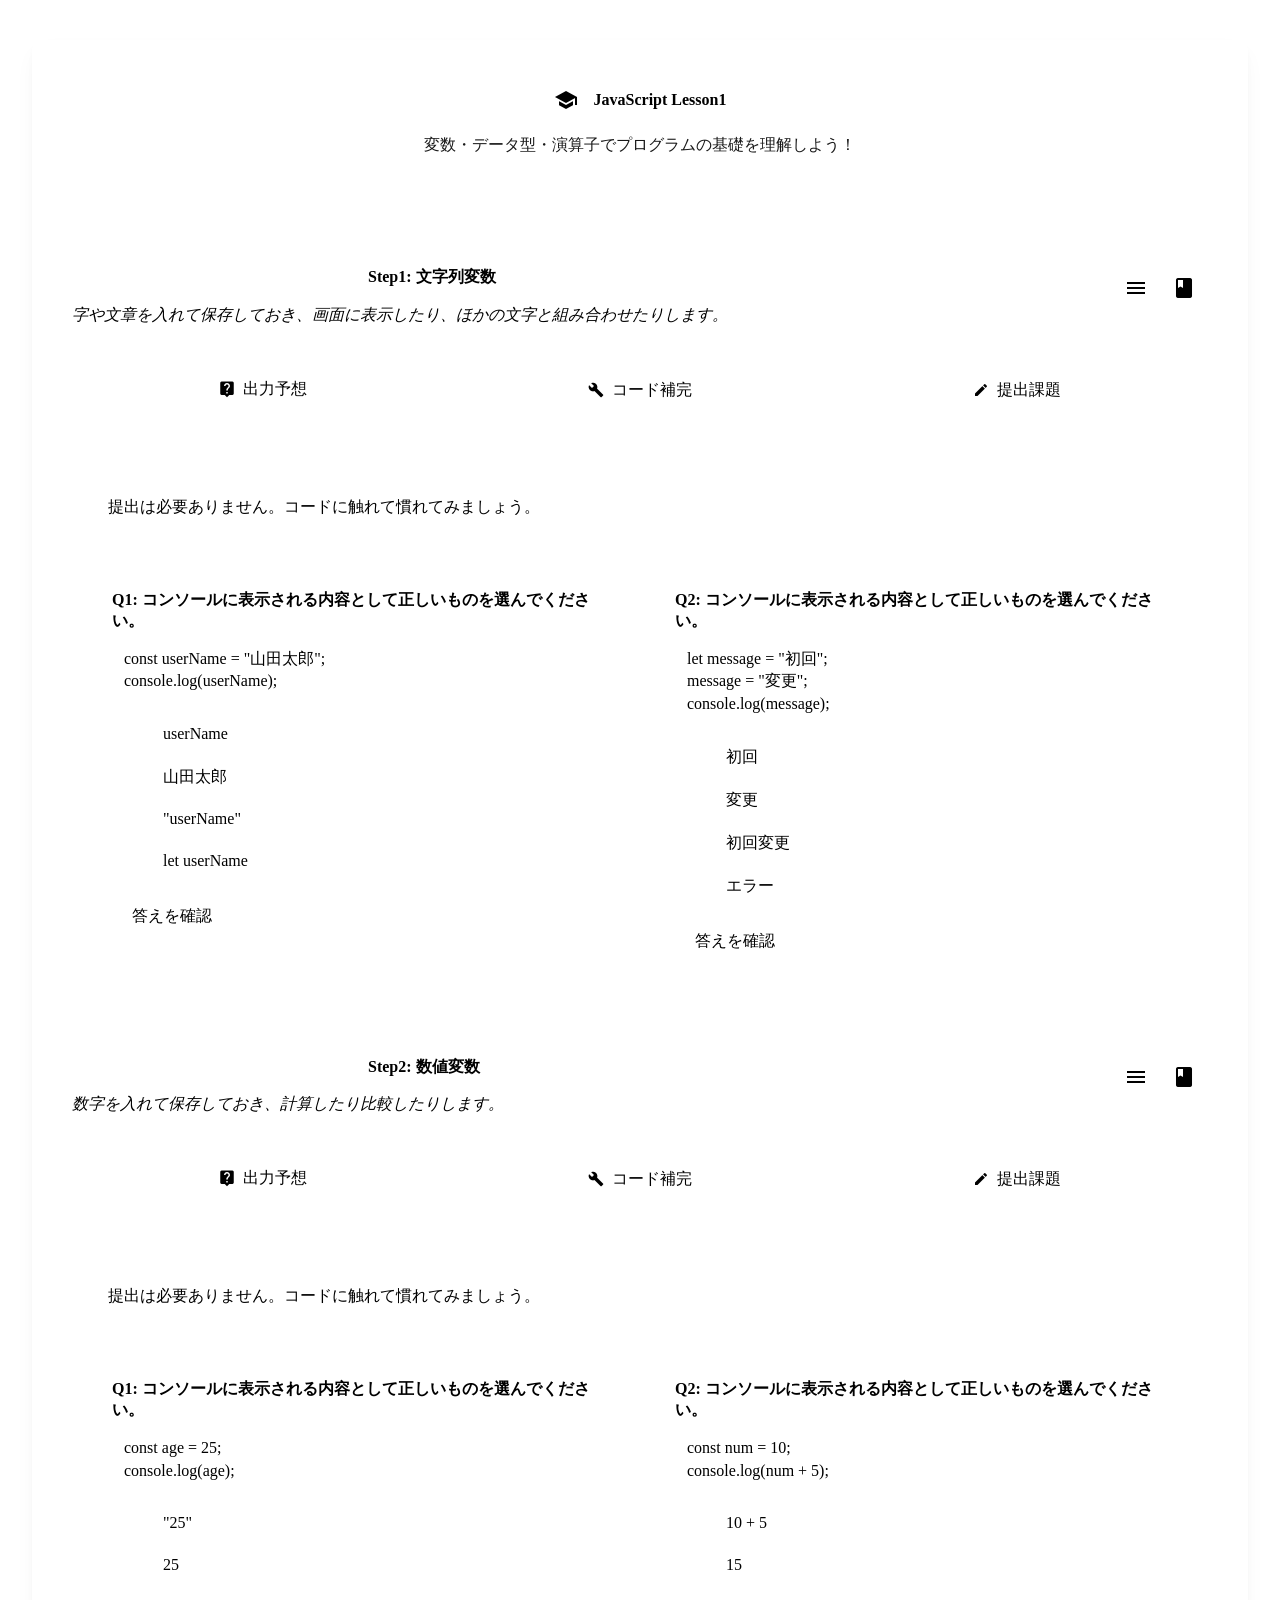
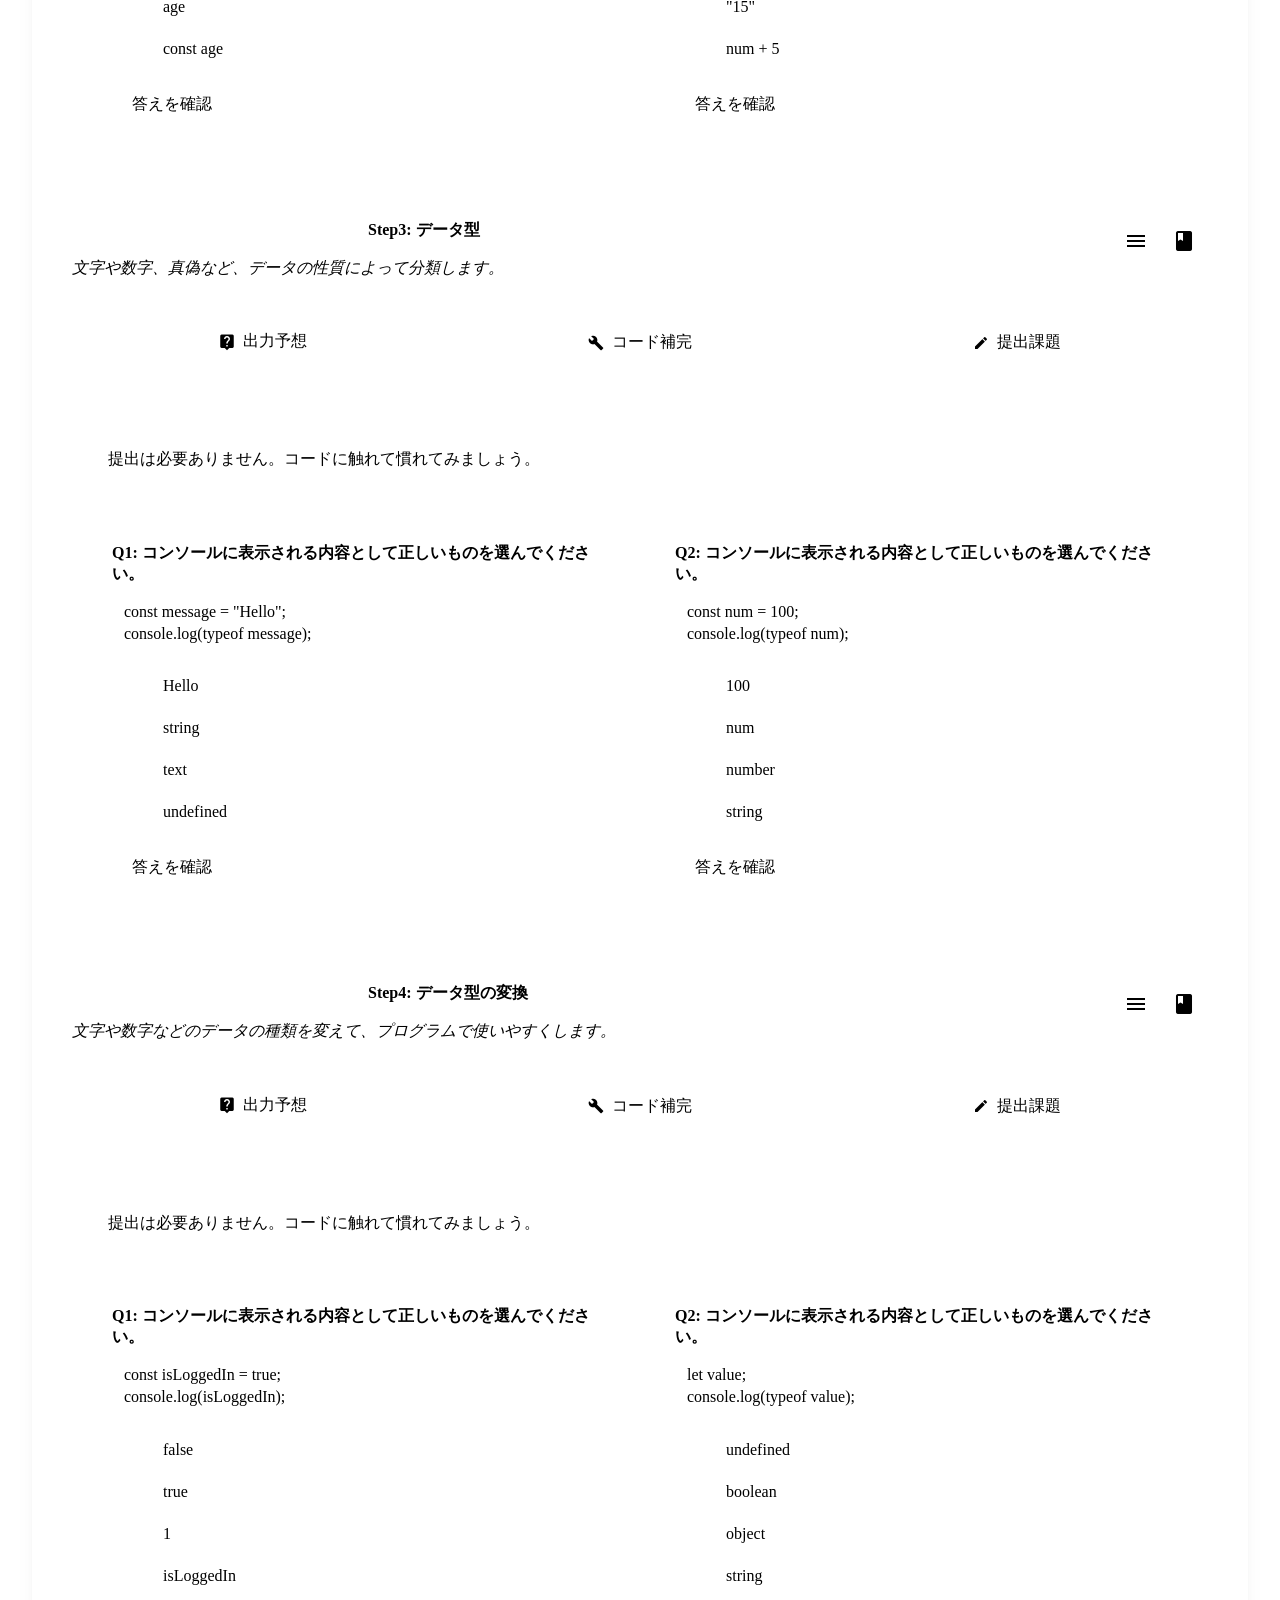
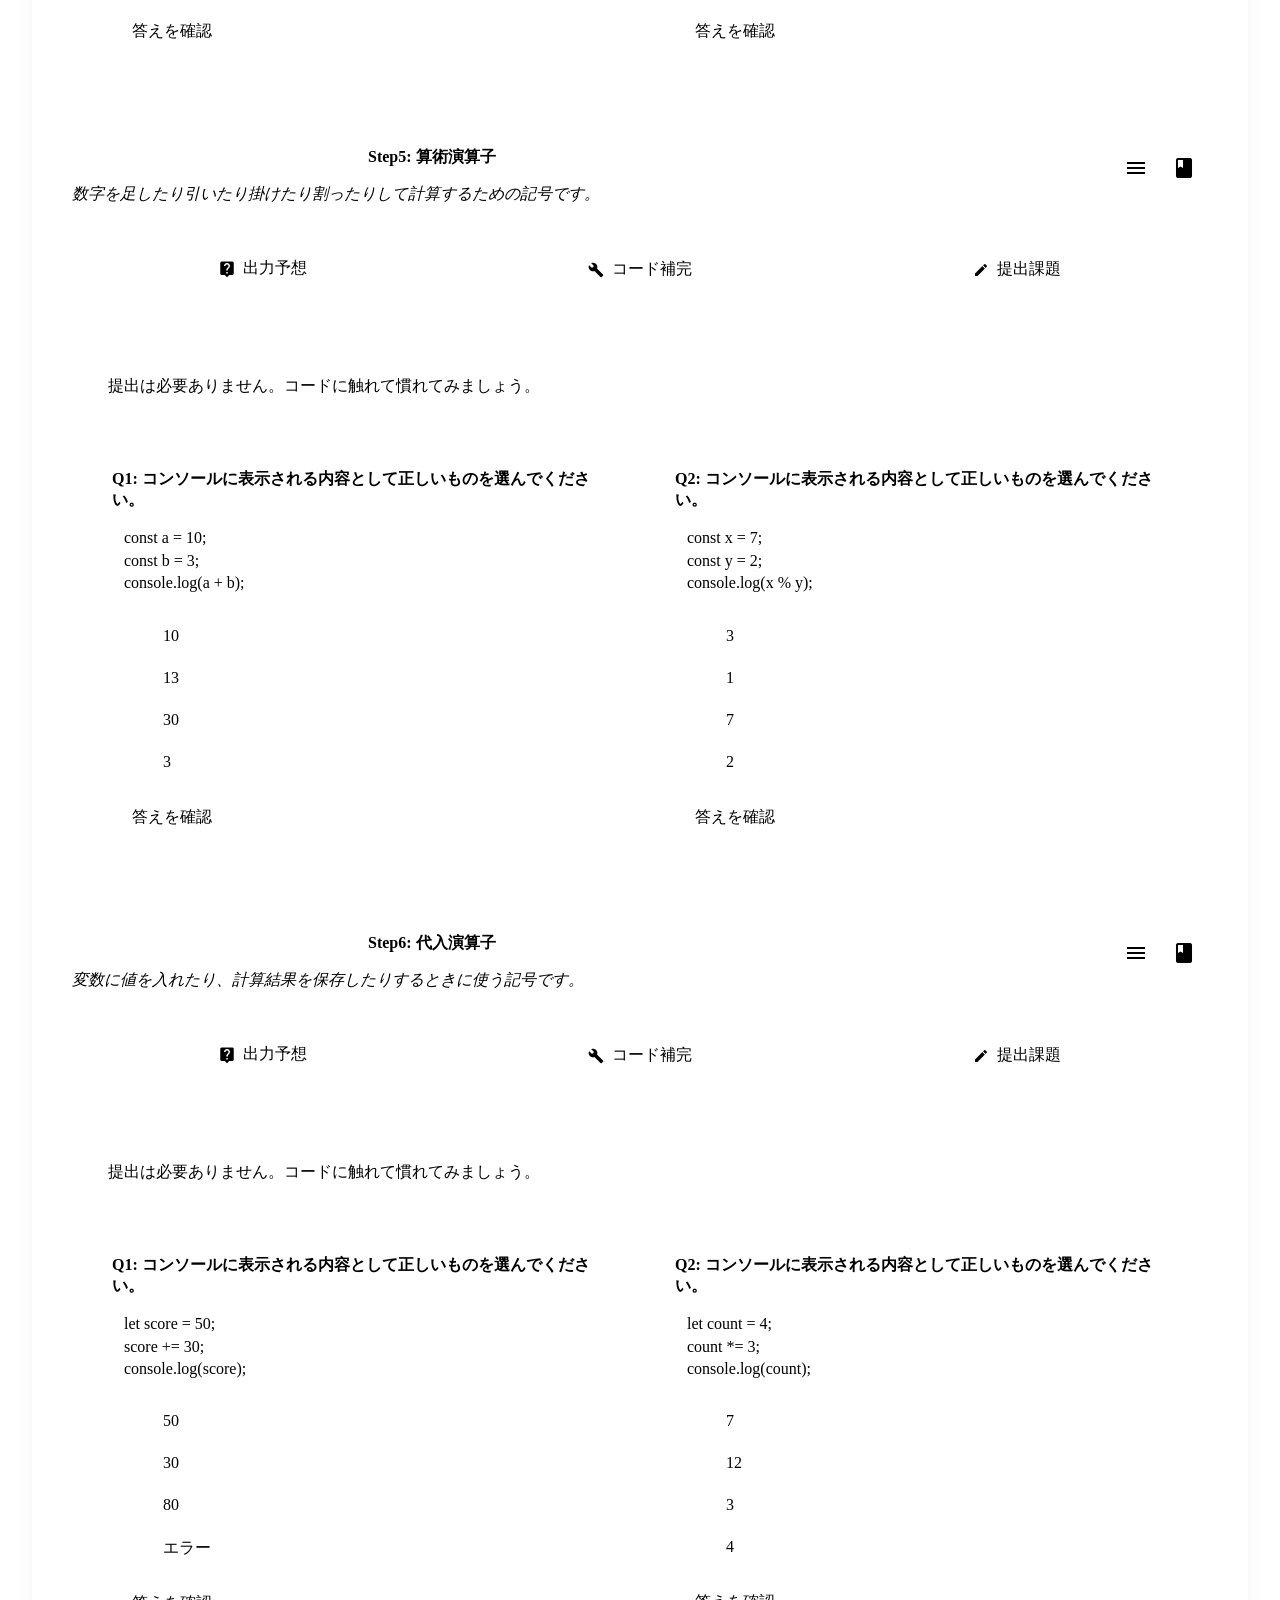
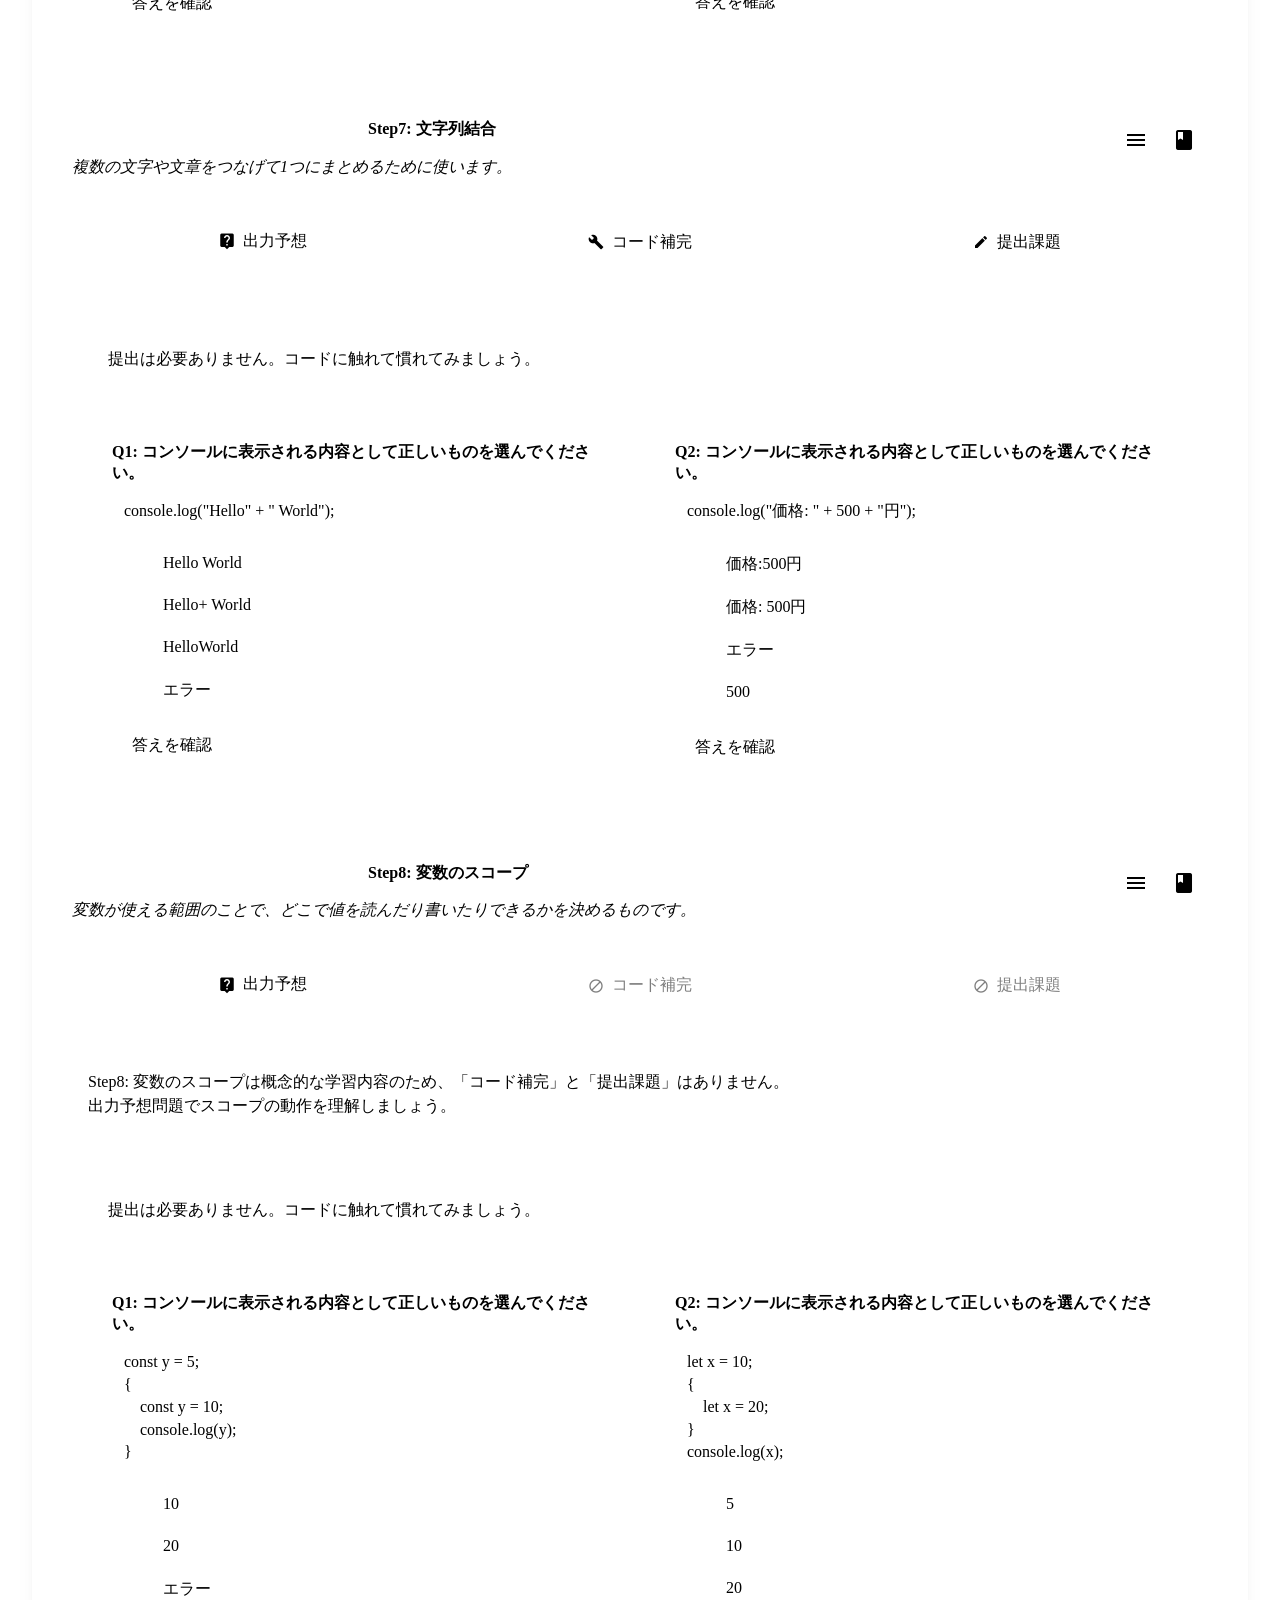
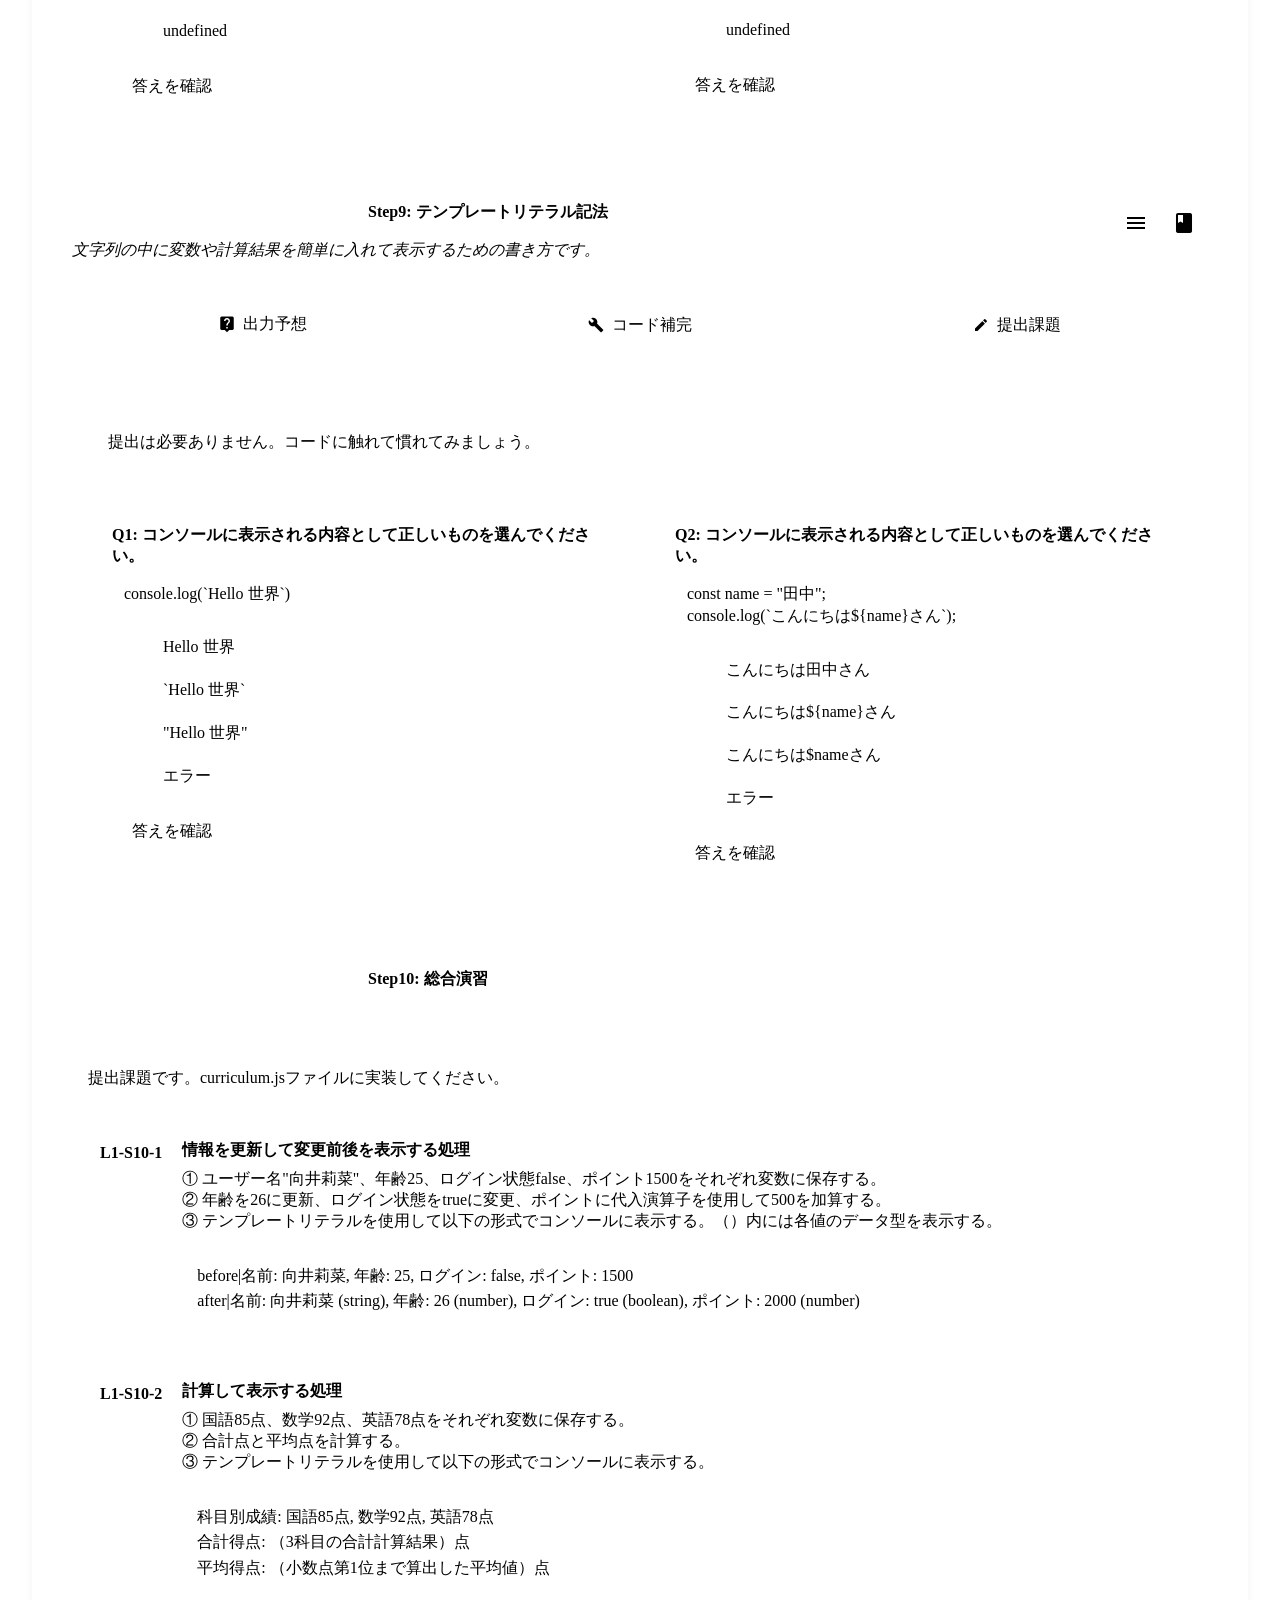
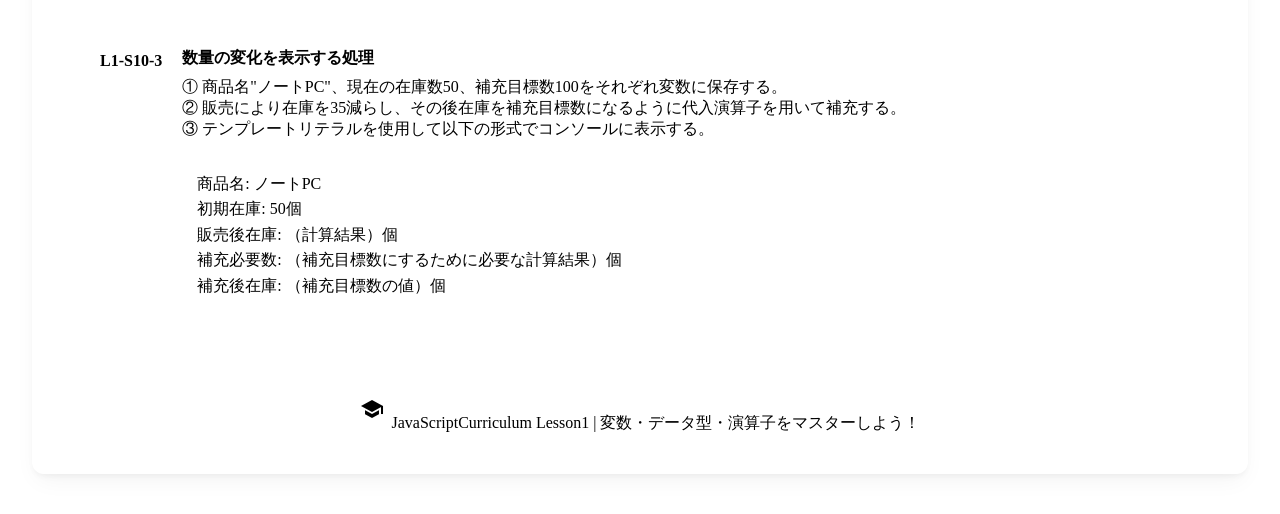
==== commit a318993c: "update: lesson2完了" ====
--- a/JavaScript_curriculum/lesson1/index.html
+++ b/JavaScript_curriculum/lesson1/index.html
@@ -98,17 +98,15 @@
                 <h4 class="c-title-question">Q1: 商品名を保存し、コンソールに表示するコードの空欄を埋めてください。再代入はありません。</h4>
                 <div class="c-code -blank">
                   <label for="blank1-11" class="c-label-input">Variable declaration</label>
-                  <input type="text" class="c-input js-blank--1" id="blank1-11" placeholder="①" /> productName =
-                  <label for="blank1-12" class="c-label-input">String quote</label>
-                  <input type="text" class="c-input js-blank--2" id="blank1-12" placeholder="②" /> ワイヤレスイヤホン
-                  <label for="blank1-13" class="c-label-input">String quote close</label>
-                  <input type="text" class="c-input js-blank--3" id="blank1-13" placeholder="③" />;<br />console.log(productName);
+                  <input type="text" class="c-input js-blank--1" id="blank1-11" placeholder="①" /> productName = "ワイヤレスイヤホン";<br />
+                  console.log(<label for="blank1-12" class="c-label-input">Variable name</label> <input type="text" class="c-input js-blank--2" id="blank1-12" placeholder="②" />);
                 </div>
                 <div class="p-result u-mb-10 js-blank-result--11">
                   <span class="js-blank-correct--11 u-color-normal u-hide">〇 正解！</span>
                   <span class="js-blank-incorrect--11 u-color-warning u-hide">
                     ✕ 不正解。<br />
-                    正解は ①const ②"または'または` ③"または'または` です。
+                    正解は ①const ②productName です。<br />
+                    constは再代入しない変数宣言、productNameは同じ変数名を使用します。
                   </span>
                 </div>
                 <button data-blank-id="11" class="c-btn">答えを確認</button>
@@ -117,20 +115,16 @@
                 <h4 class="c-title-question">Q2: お知らせメッセージを保存し、再代入した後にコンソールに表示するコードの空欄を埋めてください。</h4>
                 <div class="c-code -blank">
                   <label for="blank1-14" class="c-label-input">Variable declaration</label>
-                  <input type="text" class="c-input js-blank--4" id="blank1-14" placeholder="①" /> noticeMessage =
-                  <label for="blank1-15" class="c-label-input">String quote</label>
-                  <input type="text" class="c-input js-blank--5" id="blank1-15" placeholder="②" />営業時間変更のお知らせ
-                  <label for="blank1-16" class="c-label-input">String quote close</label>
-                  <input type="text" class="c-input js-blank--6" id="blank1-16" placeholder="③" />
-                  ;<br />
+                  <input type="text" class="c-input js-blank--4" id="blank1-14" placeholder="①" /> noticeMessage = "営業時間変更のお知らせ";<br />
                   noticeMessage = "休業日のお知らせ";<br />
-                  console.log(noticeMessage);
+                  console.<label for="blank1-15" class="c-label-input">Console method</label><input type="text" class="c-input js-blank--5" id="blank1-15" placeholder="②" />(noticeMessage);
                 </div>
                 <div class="p-result u-mb-10 js-blank-result--12">
                   <span class="js-blank-correct--12 u-color-normal u-hide">〇 正解！</span>
                   <span class="js-blank-incorrect--12 u-color-warning u-hide">
                     ✕ 不正解。<br />
-                    正解は ①let ②"または'または` ③"または'または` です。
+                    正解は ①let ②log です。<br />
+                    letは再代入可能な変数宣言、logはコンソールに表示するメソッドです。
                   </span>
                 </div>
                 <button data-blank-id="12" class="c-btn">答えを確認</button>
@@ -1090,24 +1084,19 @@
               <div class="p-blank__item js-blankItem">
                 <h4 class="c-title-question">Q1: テンプレートリテラルで商品情報を作成し、コンソールに表示するコードの空欄を埋めてください。再代入はありません。</h4>
                 <div class="c-code -blank">
-                  const message =
-                  <label for="blank1-91" class="c-label-input">Template literal start</label>
-                  <input type="text" class="c-input js-blank--31" id="blank1-91" placeholder="①" />商品:
-                  <label for="blank1-92" class="c-label-input">Expression start</label>
-                  <input type="text" class="c-input js-blank--32" id="blank1-92" placeholder="②" />
-                  <label for="blank1-93" class="c-label-input">Variable name</label>
-                  <input type="text" class="c-input js-blank--33" id="blank1-93" placeholder="③" />productName
-                  <label for="blank1-94" class="c-label-input">Expression end</label>
-                  <input type="text" class="c-input js-blank--34" id="blank1-94" placeholder="④" />
-                  <label for="blank1-95" class="c-label-input">Template literal end</label>
-                  <input type="text" class="c-input js-blank--35" id="blank1-95" placeholder="⑤" />;<br />
-                  console.log(message);
+                  <label for="blank1-91" class="c-label-input">Variable declaration</label>
+                  <input type="text" class="c-input js-blank--31" id="blank1-91" placeholder="①" /> productName = "ノートPC";<br />
+                  const price = 85000;<br />
+                  const message = `商品: ${productName}、価格: ${<label for="blank1-92" class="c-label-input">Variable name</label
+                  ><input type="text" class="c-input js-blank--32" id="blank1-92" placeholder="②" />}円`;<br />
+                  console.<label for="blank1-93" class="c-label-input">Console method</label><input type="text" class="c-input js-blank--33" id="blank1-93" placeholder="③" />(message);
                 </div>
                 <div class="p-result u-mb-10 js-blank-result--91">
                   <span class="js-blank-correct--91 u-color-normal u-hide">〇 正解！</span>
                   <span class="js-blank-incorrect--91 u-color-warning u-hide">
-                    ✕ 不正解。
-                    <br />正解は ①` ②$ ③{ ④} ⑤`です。
+                    ✕ 不正解。<br />
+                    正解は ①const ②price ③log です。<br />
+                    constは再代入しない変数宣言、priceは変数名、logはコンソール出力のメソッドです。
                   </span>
                 </div>
                 <button data-blank-id="91" class="c-btn">答えを確認</button>
@@ -1175,9 +1164,9 @@
               <div class="p-task__contents u-flex-1">
                 <strong>情報を更新して変更前後を表示する処理</strong>
                 <p class="u-mt-8">
-                  ユーザー名"向井莉菜"、年齢25、ログイン状態false、ポイント1500をそれぞれ変数に保存する。<br />
-                  年齢を26に更新、ログイン状態をtrueに変更、ポイントに代入演算子を使用して500を加算する。<br />
-                  テンプレートリテラルを使用して以下の形式でコンソールに表示する。（）内には各値のデータ型を表示する。
+                  ① ユーザー名"向井莉菜"、年齢25、ログイン状態false、ポイント1500をそれぞれ変数に保存する。<br />
+                  ② 年齢を26に更新、ログイン状態をtrueに変更、ポイントに代入演算子を使用して500を加算する。<br />
+                  ③ テンプレートリテラルを使用して以下の形式でコンソールに表示する。（）内には各値のデータ型を表示する。
                 </p>
                 <div class="p-task__output">
                   before|名前: 向井莉菜, 年齢: 25, ログイン: false, ポイント: 1500<br />
@@ -1190,8 +1179,9 @@
               <div class="p-task__contents u-flex-1">
                 <strong>計算して表示する処理</strong>
                 <p class="u-mt-8">
-                  国語85点、数学92点、英語78点を変数に保存し、合計点と平均点を計算する。<br />
-                  テンプレートリテラルを使用して以下の形式でコンソールに表示する。
+                  ① 国語85点、数学92点、英語78点をそれぞれ変数に保存する。<br />
+                  ② 合計点と平均点を計算する。<br />
+                  ③ テンプレートリテラルを使用して以下の形式でコンソールに表示する。
                 </p>
                 <div class="p-task__output">
                   科目別成績: 国語85点, 数学92点, 英語78点<br />
@@ -1205,9 +1195,9 @@
               <div class="p-task__contents u-flex-1">
                 <strong>数量の変化を表示する処理</strong>
                 <p class="u-mt-8">
-                  商品名"ノートPC"、現在の在庫数50、補充目標数100を変数に保存する。<br />
-                  販売により在庫を35減らし、その後在庫を補充目標数になるように代入演算子を用いて補充する。<br />
-                  テンプレートリテラルを使用して以下の形式でコンソールに表示する。
+                  ① 商品名"ノートPC"、現在の在庫数50、補充目標数100をそれぞれ変数に保存する。<br />
+                  ② 販売により在庫を35減らし、その後在庫を補充目標数になるように代入演算子を用いて補充する。<br />
+                  ③ テンプレートリテラルを使用して以下の形式でコンソールに表示する。
                 </p>
                 <div class="p-task__output">
                   商品名: ノートPC<br />
--- a/JavaScript_curriculum/common/assets/css/style.css
+++ b/JavaScript_curriculum/common/assets/css/style.css
@@ -9,7 +9,9 @@
   margin: 40px auto;
   background-color: var(--color-gray-30);
   border-radius: 12px;
-  box-shadow: 0 10px 25px -5px rgba(0, 0, 0, 0.05), 0 4px 6px -2px rgba(0, 0, 0, 0.05);
+  box-shadow:
+    0 10px 25px -5px rgba(0, 0, 0, 0.05),
+    0 4px 6px -2px rgba(0, 0, 0, 0.05);
   overflow: hidden;
   border: 1px solid var(--color-gray-15);
 }
@@ -866,7 +868,8 @@
   color: var(--color-error);
 }
 
-.u-hide {
+.u-hide,
+.is-hidden {
   display: none;
 }
 
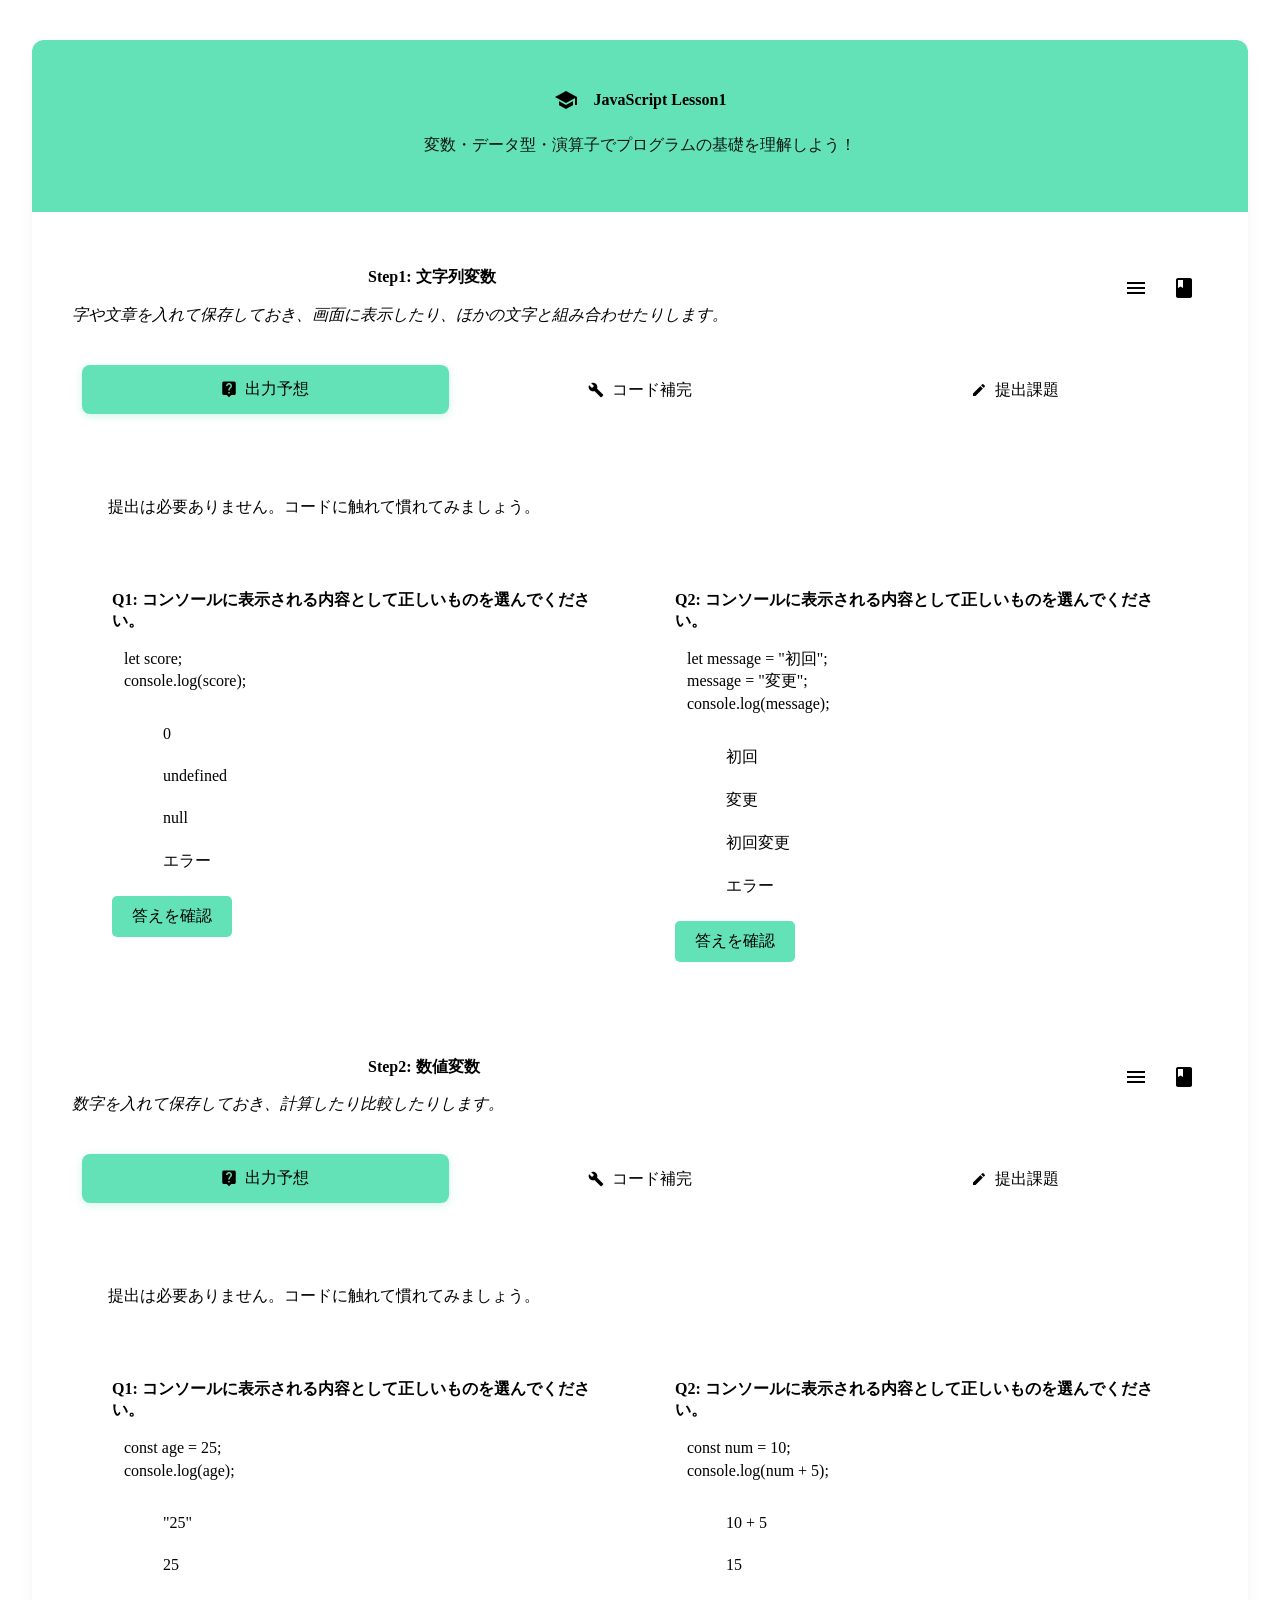
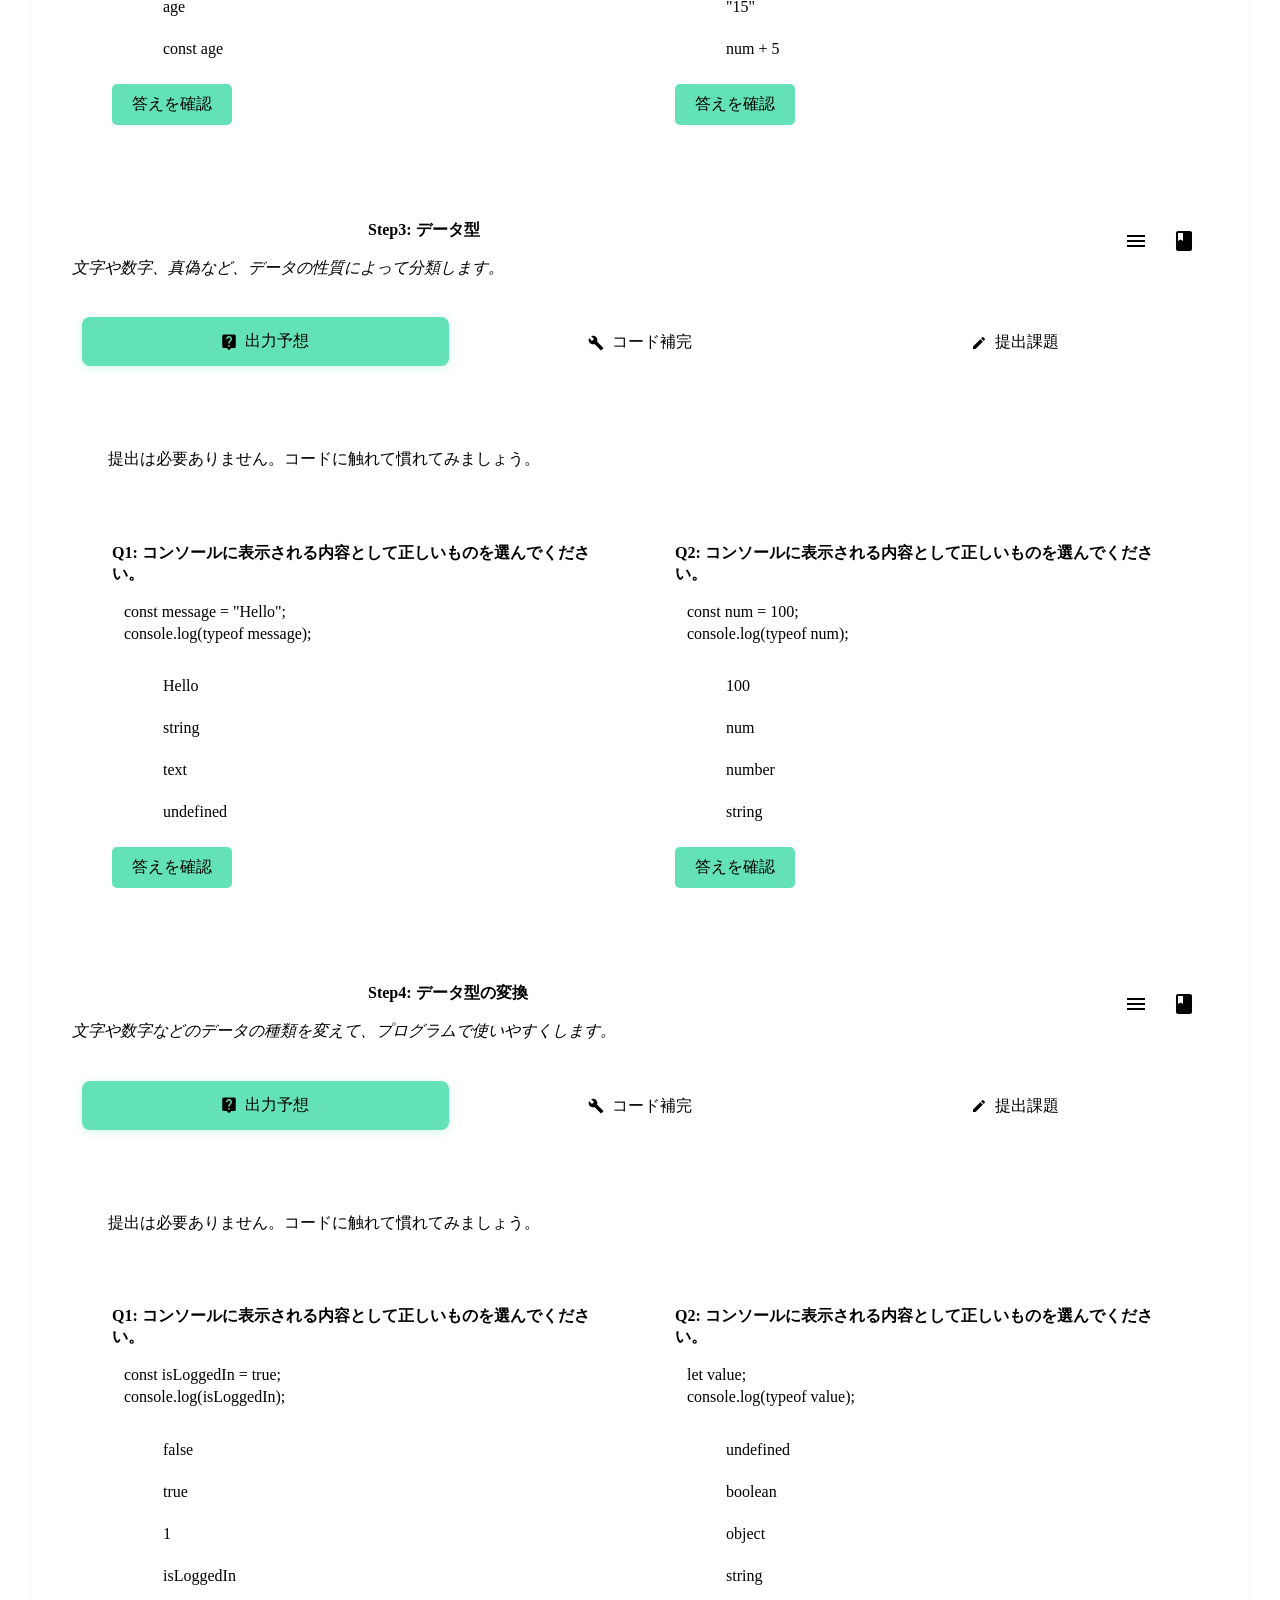
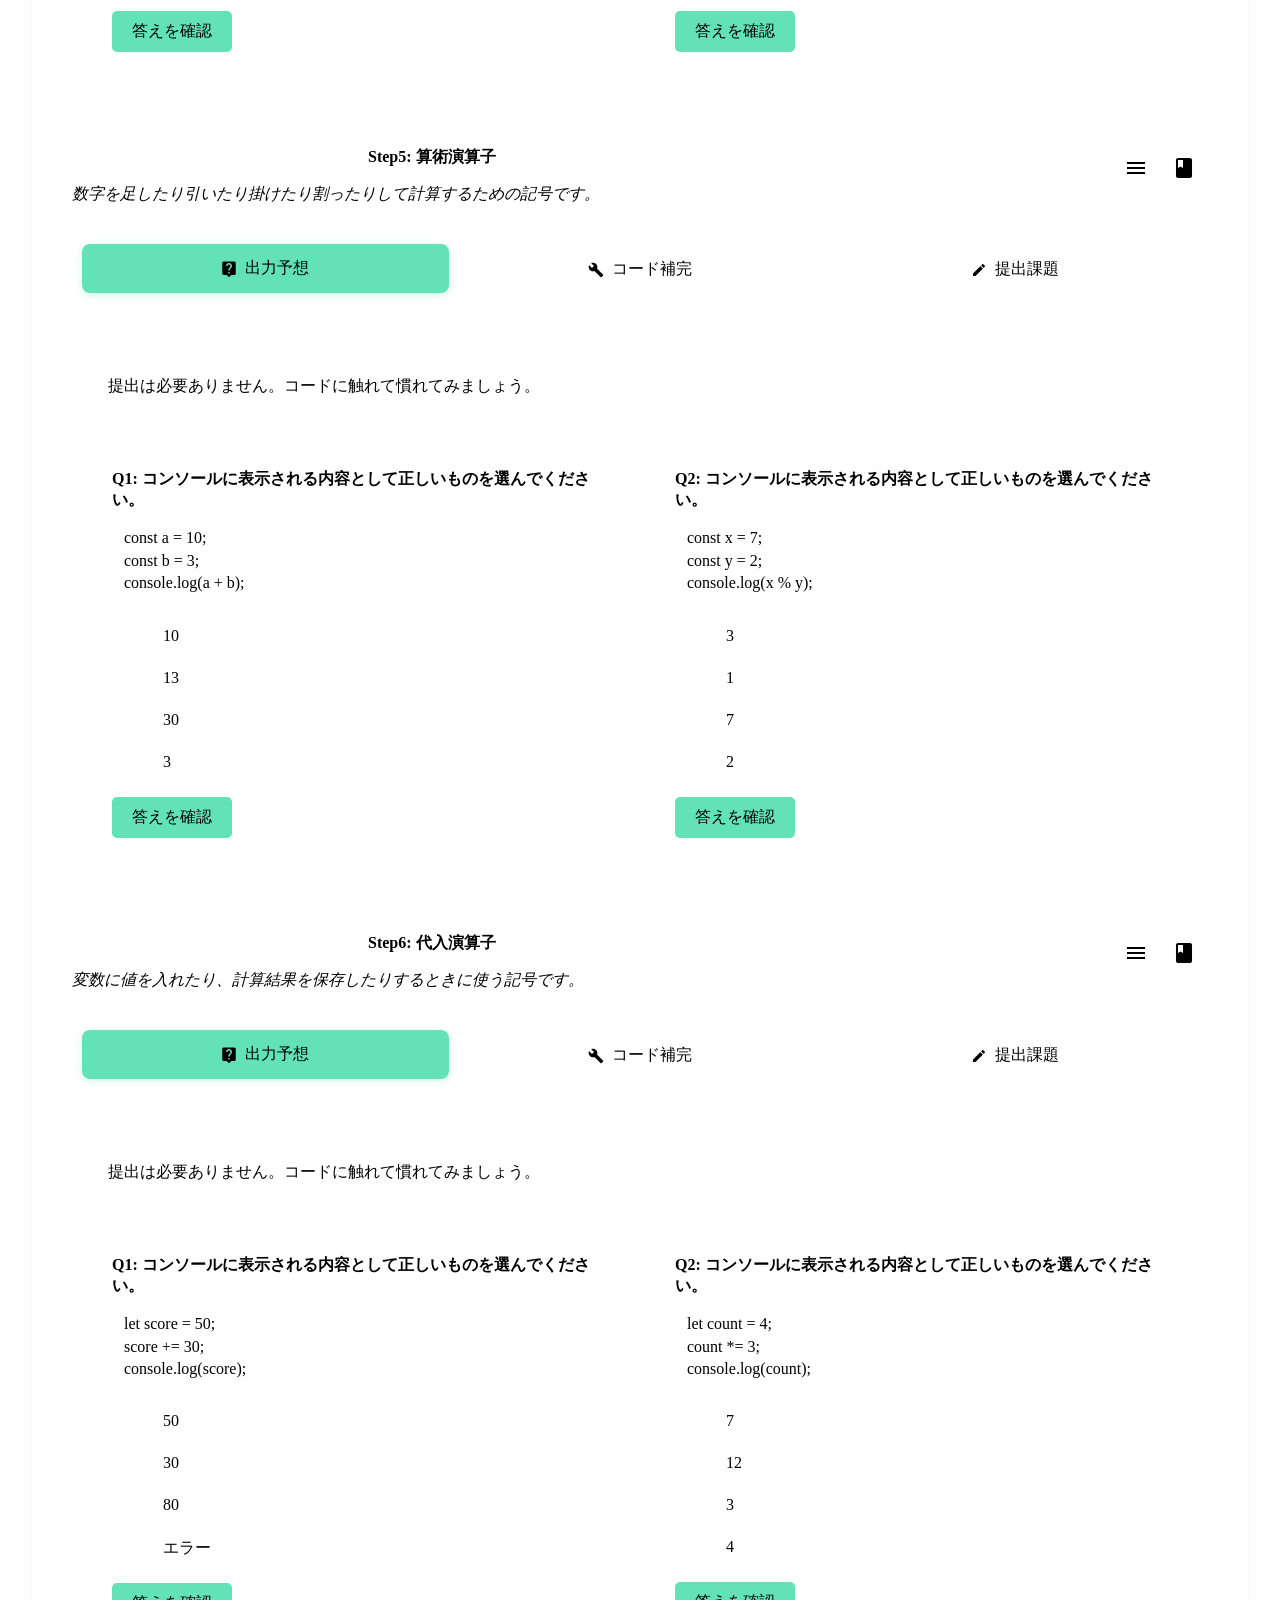
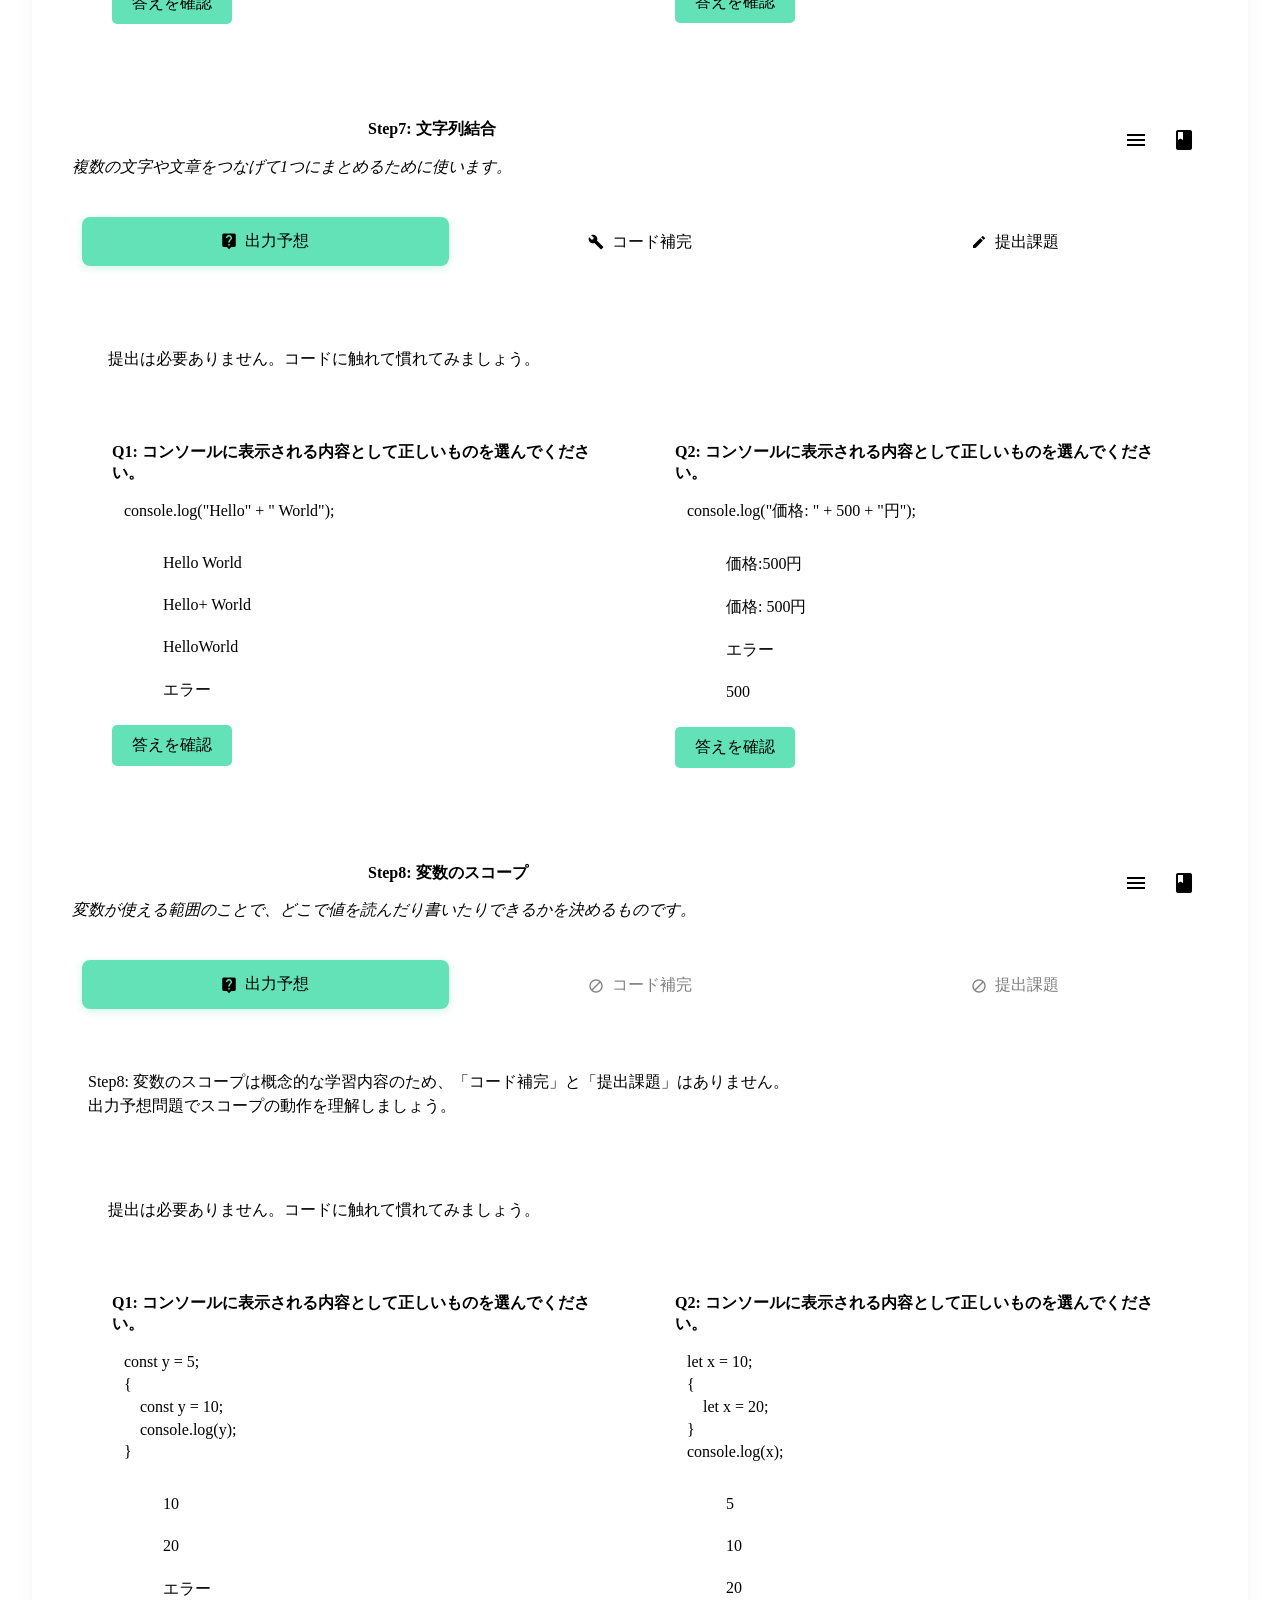
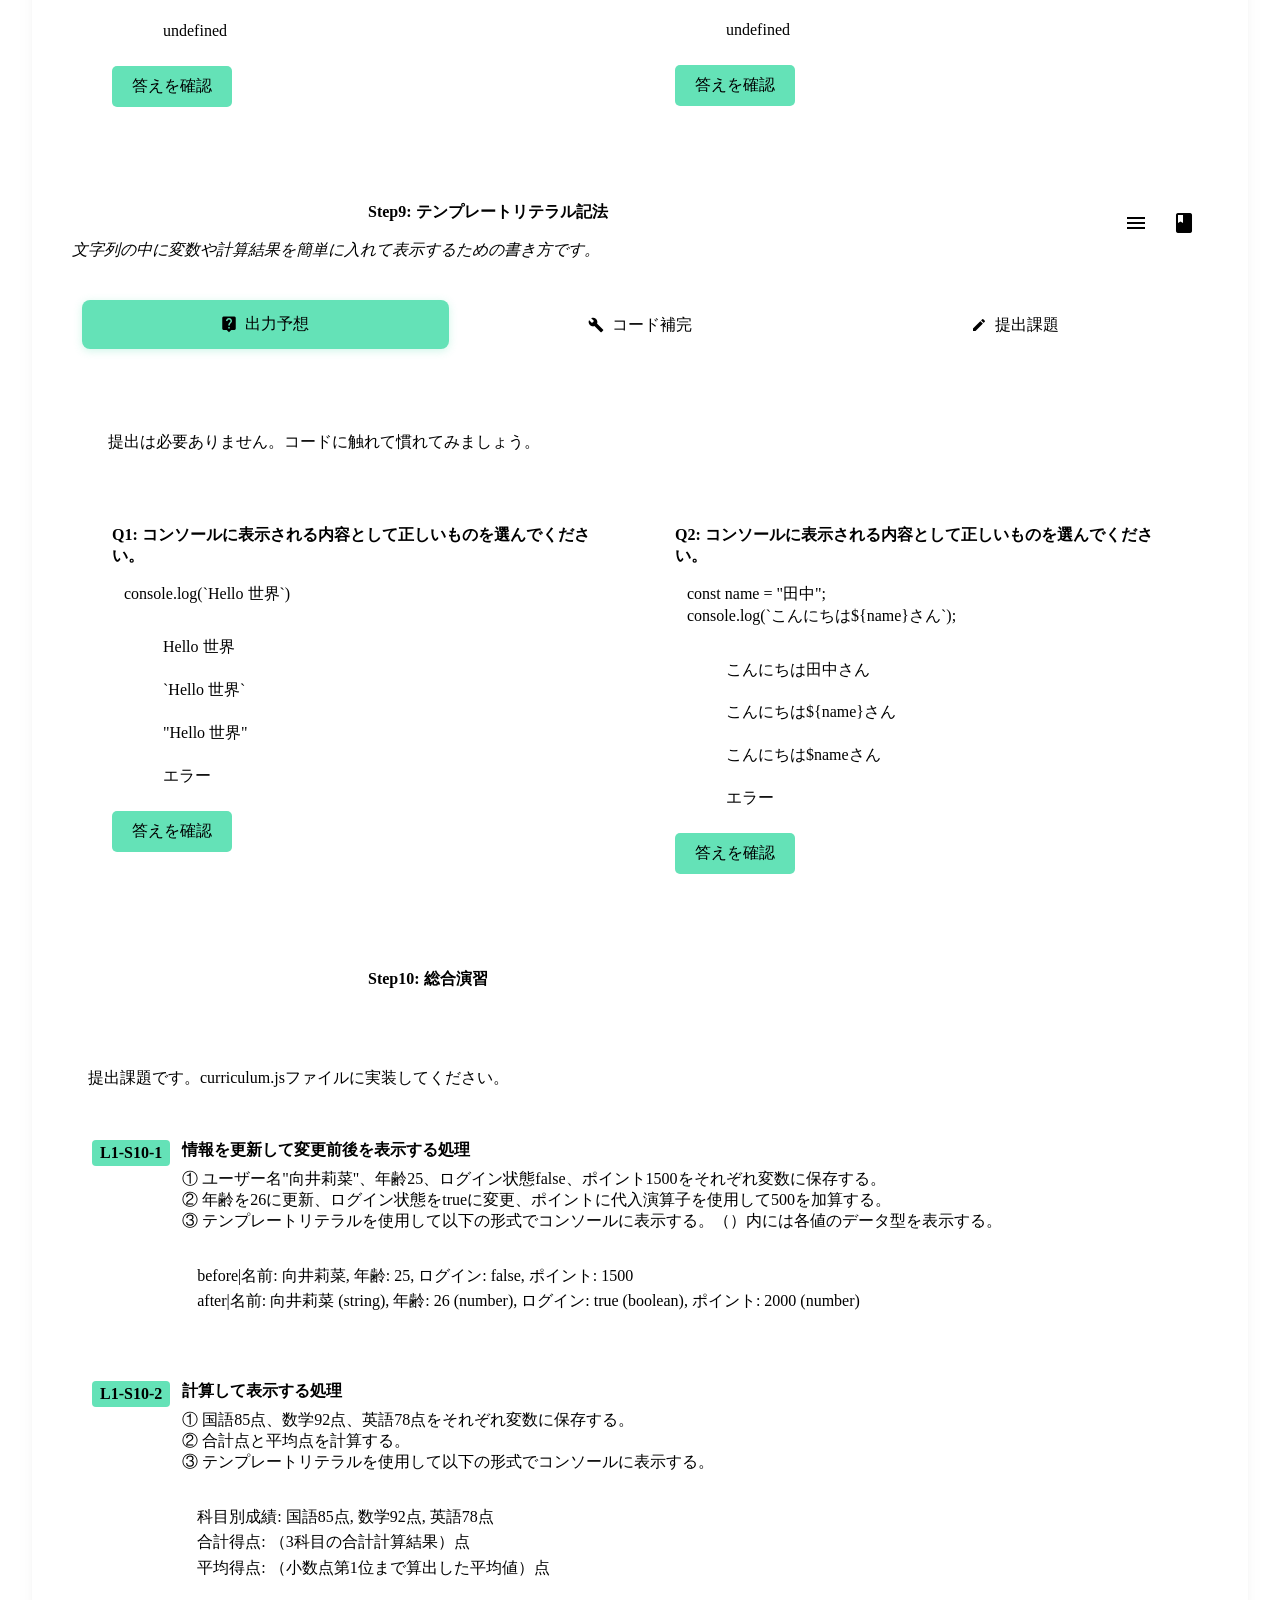
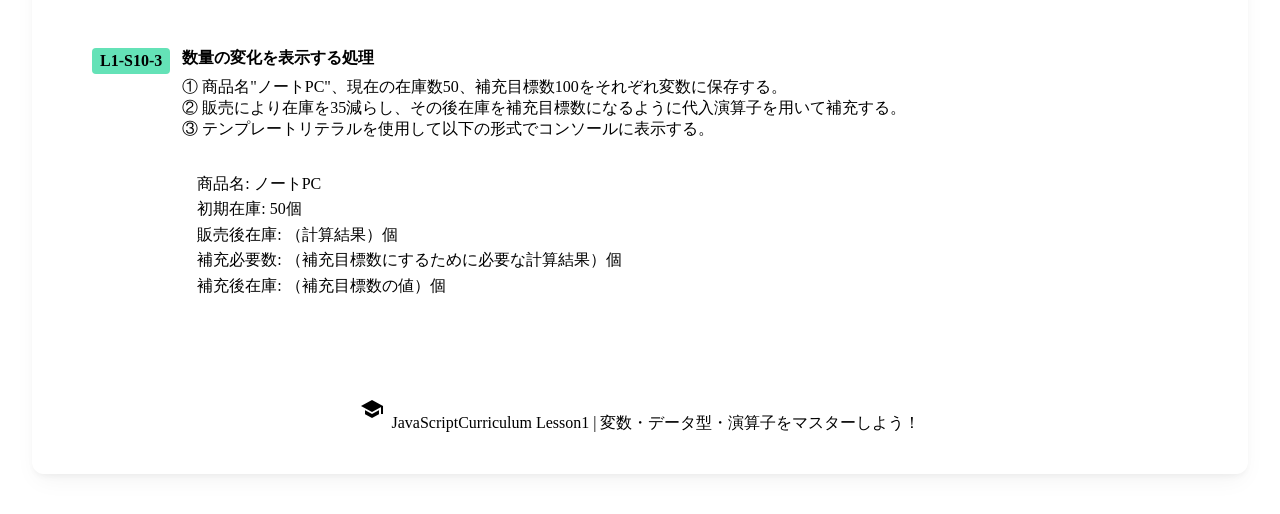
==== commit 2a58f0af: "add: lesson5からlesson7" ====
--- a/JavaScript_curriculum/lesson1/index.html
+++ b/JavaScript_curriculum/lesson1/index.html
@@ -4,7 +4,7 @@
     <meta charset="UTF-8" />
     <meta name="viewport" content="width=device-width, initial-scale=1.0" />
     <title>JavaScript練習 - Lesson1</title>
-    <link rel="icon" href="../common/assets/image/favicon.png" type="image/png" />
+    <link rel="icon" href="../common/assets/image/favicon.ico" type="image/png" />
     <link rel="stylesheet" href="../common/assets/css/reset.css" />
     <link rel="stylesheet" href="../common/assets/css/base.css" />
     <link rel="stylesheet" href="../common/assets/css/style.css" />
@@ -22,7 +22,7 @@
       </header>
       <main class="l-main">
         <!-- Step1 -->
-        <div class="p-section js-section">
+        <section class="p-section js-section">
           <div class="p-section__title">
             <div class="p-section__title--content">
               <div class="p-section__title--top">
@@ -49,19 +49,19 @@
               <div class="p-quiz__container">
                 <div class="p-quiz__item js-quizItem">
                   <h4 class="c-title-question">Q1: コンソールに表示される内容として正しいものを選んでください。</h4>
-                  <div class="c-code u-mb-16">const userName = "山田太郎";<br />console.log(userName);</div>
-                  <div class="p-choice js-choices">
-                    <label class="p-choice__item"><input type="radio" name="q1_1" value="a" /> userName</label>
-                    <label class="p-choice__item"><input type="radio" name="q1_1" value="b" /> 山田太郎</label>
-                    <label class="p-choice__item"><input type="radio" name="q1_1" value="c" /> "userName"</label>
-                    <label class="p-choice__item"><input type="radio" name="q1_1" value="d" /> let userName</label>
+                  <div class="c-code u-mb-16">let score;<br />console.log(score);</div>
+                  <div class="p-choice js-choices">
+                    <label class="p-choice__item"><input type="radio" name="q1_1" value="a" /> 0</label>
+                    <label class="p-choice__item"><input type="radio" name="q1_1" value="b" /> undefined</label>
+                    <label class="p-choice__item"><input type="radio" name="q1_1" value="c" /> null</label>
+                    <label class="p-choice__item"><input type="radio" name="q1_1" value="d" /> エラー</label>
                   </div>
                   <div class="p-result u-mb-10 js-quiz-result--11">
                     <span class="js-quiz-message--11 u-color-message u-hide">選択肢を選んでください。</span>
                     <span class="js-quiz-correct--11 u-color-normal u-hide">〇 正解！</span>
                     <span class="js-quiz-incorrect--11 u-color-warning u-hide">
                       ✕ 不正解。<br />
-                      正解は「山田太郎」です。変数userNameの値が出力されます。
+                      正解は「undefined」です。letで宣言しただけで値を代入していない変数にはundefinedが入ります。
                     </span>
                   </div>
                   <button data-quiz-id="q1_1" data-step-question-id="11" class="c-btn">答えを確認</button>
@@ -95,18 +95,18 @@
             </div>
             <div class="p-blank">
               <div class="p-blank__item js-blankItem">
-                <h4 class="c-title-question">Q1: 商品名を保存し、コンソールに表示するコードの空欄を埋めてください。再代入はありません。</h4>
-                <div class="c-code -blank">
-                  <label for="blank1-11" class="c-label-input">Variable declaration</label>
-                  <input type="text" class="c-input js-blank--1" id="blank1-11" placeholder="①" /> productName = "ワイヤレスイヤホン";<br />
-                  console.log(<label for="blank1-12" class="c-label-input">Variable name</label> <input type="text" class="c-input js-blank--2" id="blank1-12" placeholder="②" />);
+                <h4 class="c-title-question">Q1: 名前が2文字かどうかを確認するコードの空欄を埋めてください。</h4>
+                <div class="c-code -blank">
+                  const name = "田中";<br />
+                  console.log(name.<label for="blank1-11" class="c-label-input">文字数を取得するプロパティ</label><input type="text" class="c-input js-blank--1" id="blank1-11" placeholder="①" /> ===
+                  <label for="blank1-12" class="c-label-input">文字数</label><input type="text" class="c-input js-blank--2" id="blank1-12" placeholder="②" />);
                 </div>
                 <div class="p-result u-mb-10 js-blank-result--11">
                   <span class="js-blank-correct--11 u-color-normal u-hide">〇 正解！</span>
                   <span class="js-blank-incorrect--11 u-color-warning u-hide">
                     ✕ 不正解。<br />
-                    正解は ①const ②productName です。<br />
-                    constは再代入しない変数宣言、productNameは同じ変数名を使用します。
+                    正解は ①length ②2 です。<br />
+                    lengthプロパティで文字列の文字数を取得し、===で数値と比較します。
                   </span>
                 </div>
                 <button data-blank-id="11" class="c-btn">答えを確認</button>
@@ -150,9 +150,9 @@
               </div>
             </div>
           </div>
-        </div>
+        </section>
         <!-- Step2 -->
-        <div class="p-section js-section">
+        <section class="p-section js-section">
           <div class="p-section__title">
             <div class="p-section__title--content">
               <div class="p-section__title--top">
@@ -281,9 +281,9 @@
               </div>
             </div>
           </div>
-        </div>
+        </section>
         <!-- Step3 -->
-        <div class="p-section js-section">
+        <section class="p-section js-section">
           <div class="p-section__title">
             <div class="p-section__title--content">
               <div class="p-section__title--top">
@@ -409,9 +409,9 @@
               </div>
             </div>
           </div>
-        </div>
+        </section>
         <!-- Step4 -->
-        <div class="p-section js-section">
+        <section class="p-section js-section">
           <div class="p-section__title">
             <div class="p-section__title--content">
               <div class="p-section__title--top">
@@ -542,9 +542,9 @@
               </div>
             </div>
           </div>
-        </div>
+        </section>
         <!-- Step5 -->
-        <div class="p-section js-section">
+        <section class="p-section js-section">
           <div class="p-section__title">
             <div class="p-section__title--content">
               <div class="p-section__title--top">
@@ -674,9 +674,9 @@
               </div>
             </div>
           </div>
-        </div>
+        </section>
         <!-- Step6 -->
-        <div class="p-section js-section">
+        <section class="p-section js-section">
           <div class="p-section__title">
             <div class="p-section__title--content">
               <div class="p-section__title--top">
@@ -800,9 +800,9 @@
               </div>
             </div>
           </div>
-        </div>
+        </section>
         <!-- Step7 -->
-        <div class="p-section js-section">
+        <section class="p-section js-section">
           <div class="p-section__title">
             <div class="p-section__title--content">
               <div class="p-section__title--top">
@@ -929,9 +929,9 @@
               </div>
             </div>
           </div>
-        </div>
+        </section>
         <!-- Step8 -->
-        <div class="p-section js-section">
+        <section class="p-section js-section">
           <div class="p-section__title">
             <div class="p-section__title--content">
               <div class="p-section__title--top">
@@ -1005,9 +1005,9 @@
               </div>
             </div>
           </div>
-        </div>
+        </section>
         <!-- Step9 -->
-        <div class="p-section js-section">
+        <section class="p-section js-section">
           <div class="p-section__title">
             <div class="p-section__title--content">
               <div class="p-section__title--top">
@@ -1144,9 +1144,9 @@
               </div>
             </div>
           </div>
-        </div>
+        </section>
         <!-- Step10 -->
-        <div class="p-section js-section">
+        <section class="p-section js-section">
           <div class="p-section__title">
             <div class="p-section__title--content">
               <div class="p-section__title--top">
@@ -1209,7 +1209,7 @@
               </div>
             </div>
           </div>
-        </div>
+        </section>
       </main>
       <footer class="l-footer">
         <span class="material-icons">school</span>
--- a/JavaScript_curriculum/common/assets/css/style.css
+++ b/JavaScript_curriculum/common/assets/css/style.css
@@ -208,7 +208,6 @@
   opacity: 0.5;
   cursor: not-allowed;
   user-select: none;
-  pointer-events: none;
 }
 
 .c-tab:disabled:hover,
@@ -287,6 +286,14 @@
 
 .c-text.-underline {
   text-decoration: underline;
+}
+
+.c-text.-bold {
+  font-weight: 700;
+}
+
+.c-text.-left {
+  text-align: left;
 }
 
 .c-code {
@@ -384,11 +391,15 @@
   color: var(--color-gray-30);
   border: none;
   padding: 8px 20px;
-  min-width: 80px;
+  min-width: 180px;
   border-radius: 4px;
   font-size: var(--size-sm-alt);
   cursor: pointer;
   opacity: 0.8;
+}
+
+.c-button-practice.-min-w100 {
+  min-width: 100px;
 }
 
 .c-button-practice:hover {
@@ -426,6 +437,13 @@
   outline: none;
   border-color: #ab1724;
   box-shadow: 0 0 0 1px var(--color-shadow);
+}
+
+.c-input.-textarea {
+  width: 100%;
+  resize: vertical;
+  font-family: inherit;
+  padding: 8px 12px;
 }
 
 .c-agree {
@@ -613,7 +631,6 @@
   gap: 12px;
   margin-bottom: 12px;
   padding: 20px;
-  color: var(--color-gray-3);
   background: var(--color-gray-28);
   border-radius: 6px;
   border: 1px solid var(--color-gray-15);
@@ -690,6 +707,18 @@
   gap: 32px;
 }
 
+.p-practice__inner.-column {
+  flex-direction: column;
+}
+
+.p-practice__inner.-align-start {
+  align-items: start;
+}
+
+.p-practice__inner.-gap-16 {
+  gap: 16px;
+}
+
 .p-practice__card {
   background: var(--color-gray-30);
   border: 1px solid var(--color-border);
@@ -712,6 +741,22 @@
   font-weight: 700;
 }
 
+.p-practice__card.-min-w-140 {
+  min-width: 140px;
+}
+
+.p-practice__card.is-red {
+  background: #fd13262a;
+}
+
+.p-practice__card.is-blue {
+  background: #134afd28;
+}
+
+.p-practice__card.is-green {
+  background: #08c56721;
+}
+
 .p-practice__display {
   font-size: var(--size-xs);
   background: var(--color-gray-18);
@@ -727,6 +772,27 @@
   display: flex;
   align-items: center;
   gap: 8px;
+  flex-wrap: wrap;
+}
+
+.p-practice__item.-between {
+  justify-content: space-between;
+}
+
+.p-practice__item.-align-end {
+  align-items: end;
+}
+
+.p-practice__item.-nowrap {
+  flex-wrap: nowrap;
+}
+
+.p-practice__item.-column {
+  flex-direction: column;
+}
+
+.p-practice__item.-gap-16 {
+  gap: 16px;
 }
 
 .p-practice__item label {
@@ -762,7 +828,6 @@
 }
 
 .p-result {
-  border-radius: 4px;
   font-weight: 500;
   display: none;
 }
@@ -807,6 +872,15 @@
   gap: 8px;
 }
 
+.p-colorBox {
+  border: 2px solid var(--color-gray-15);
+  border-radius: 8px;
+  background-color: var(--color-gray-30);
+  transition: all 0.3s ease;
+  width: 200px;
+  min-height: 50px;
+}
+
 /* utility */
 .u-mt-8 {
   margin-top: 8px;
@@ -816,11 +890,15 @@
   margin-top: 4px;
 }
 
+.u-ml-4 {
+  margin-left: 4px;
+}
+
 .u-ml-8 {
   margin-left: 8px;
 }
 
-.u-ml-8 {
+.u-ml-16 {
   margin-left: 16px;
 }
 
@@ -876,3 +954,11 @@
 .u-show {
   display: block;
 }
+
+.u-w-full {
+  width: 100%;
+}
+
+.u-min-w-100 {
+  min-width: 100px;
+}
--- a/JavaScript_curriculum/lesson1/assets/css/base.css
+++ b/JavaScript_curriculum/lesson1/assets/css/base.css
@@ -0,0 +1,13 @@
+/* ===================================
+JavaScript lesson1 baseCSS
+=================================== */
+:root {
+  --color-primary: #64e2b7;
+  --color-primary-light: #d1fae5;
+  --color-secondary: #7ad9a7;
+
+  --color-base-5: #52d4a3;
+  --color-base-10: #10b981;
+
+  --color-shadow: #64e2b74d;
+}
